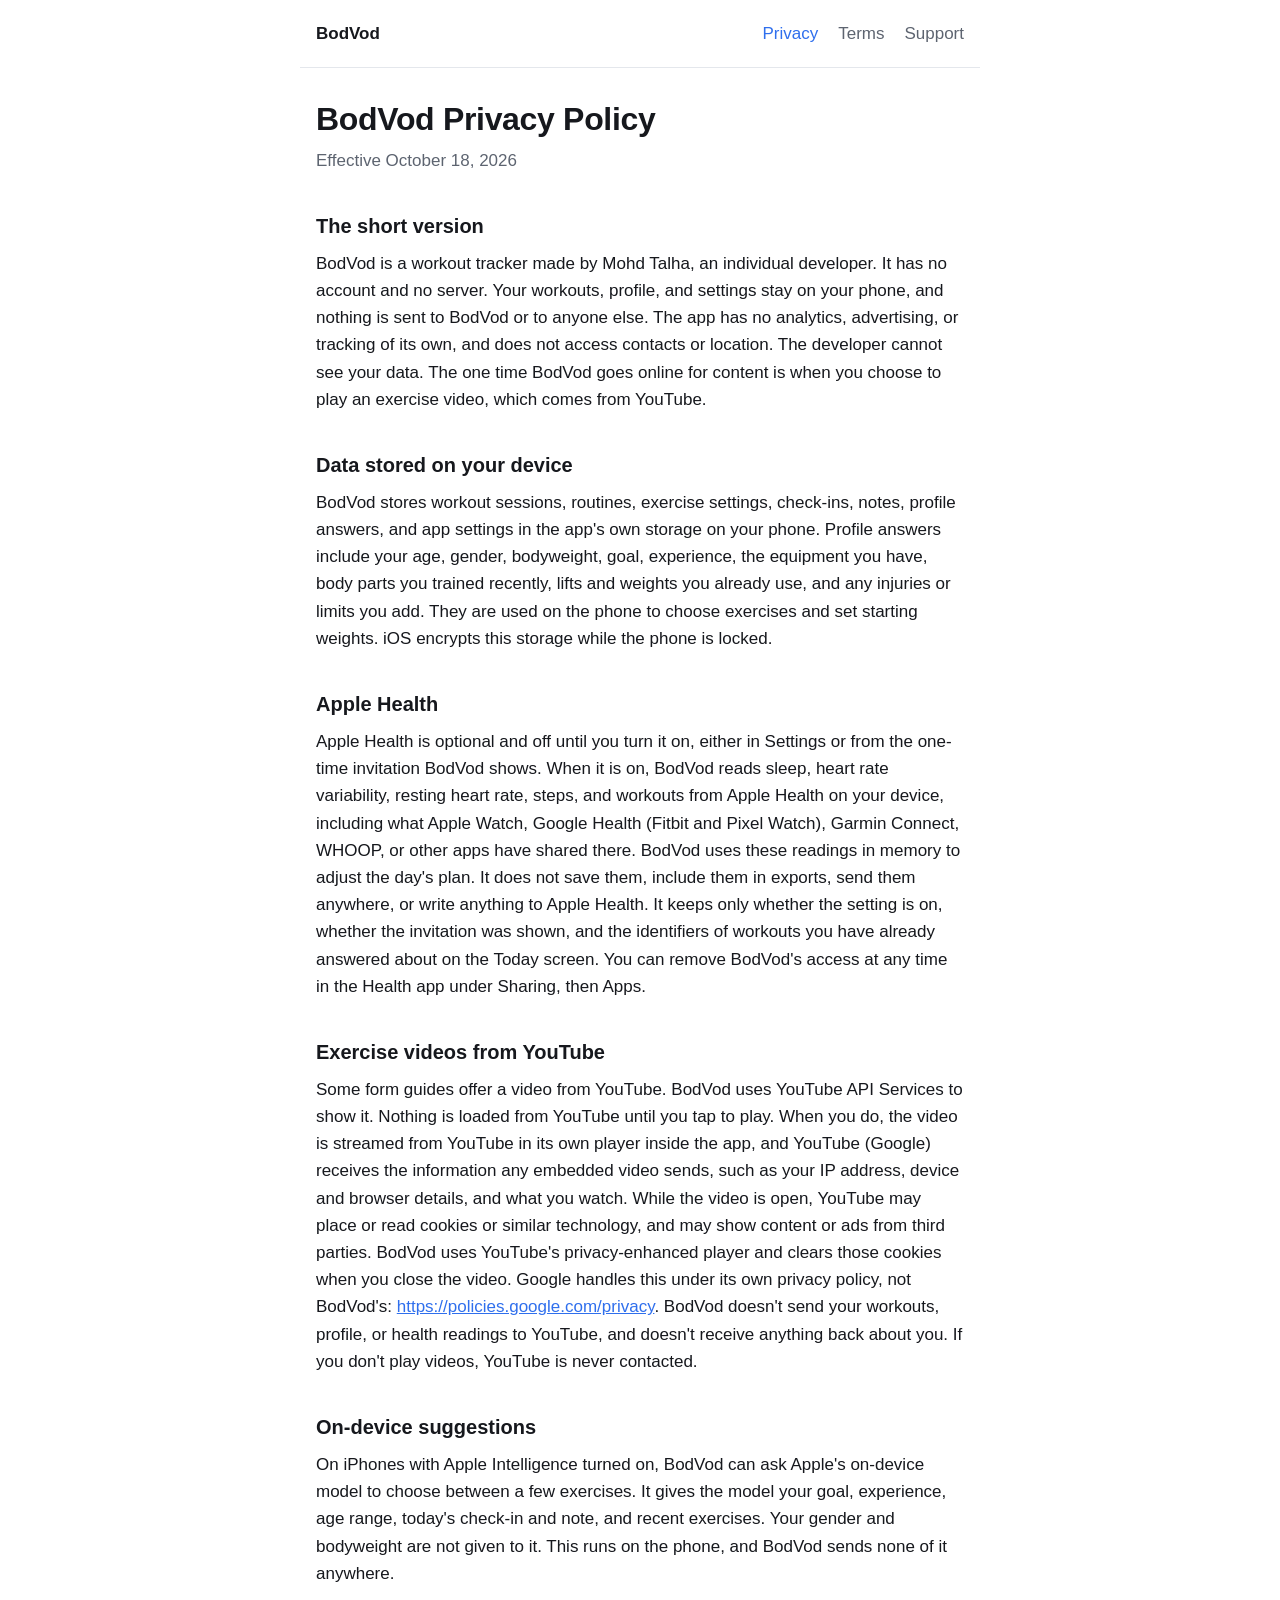
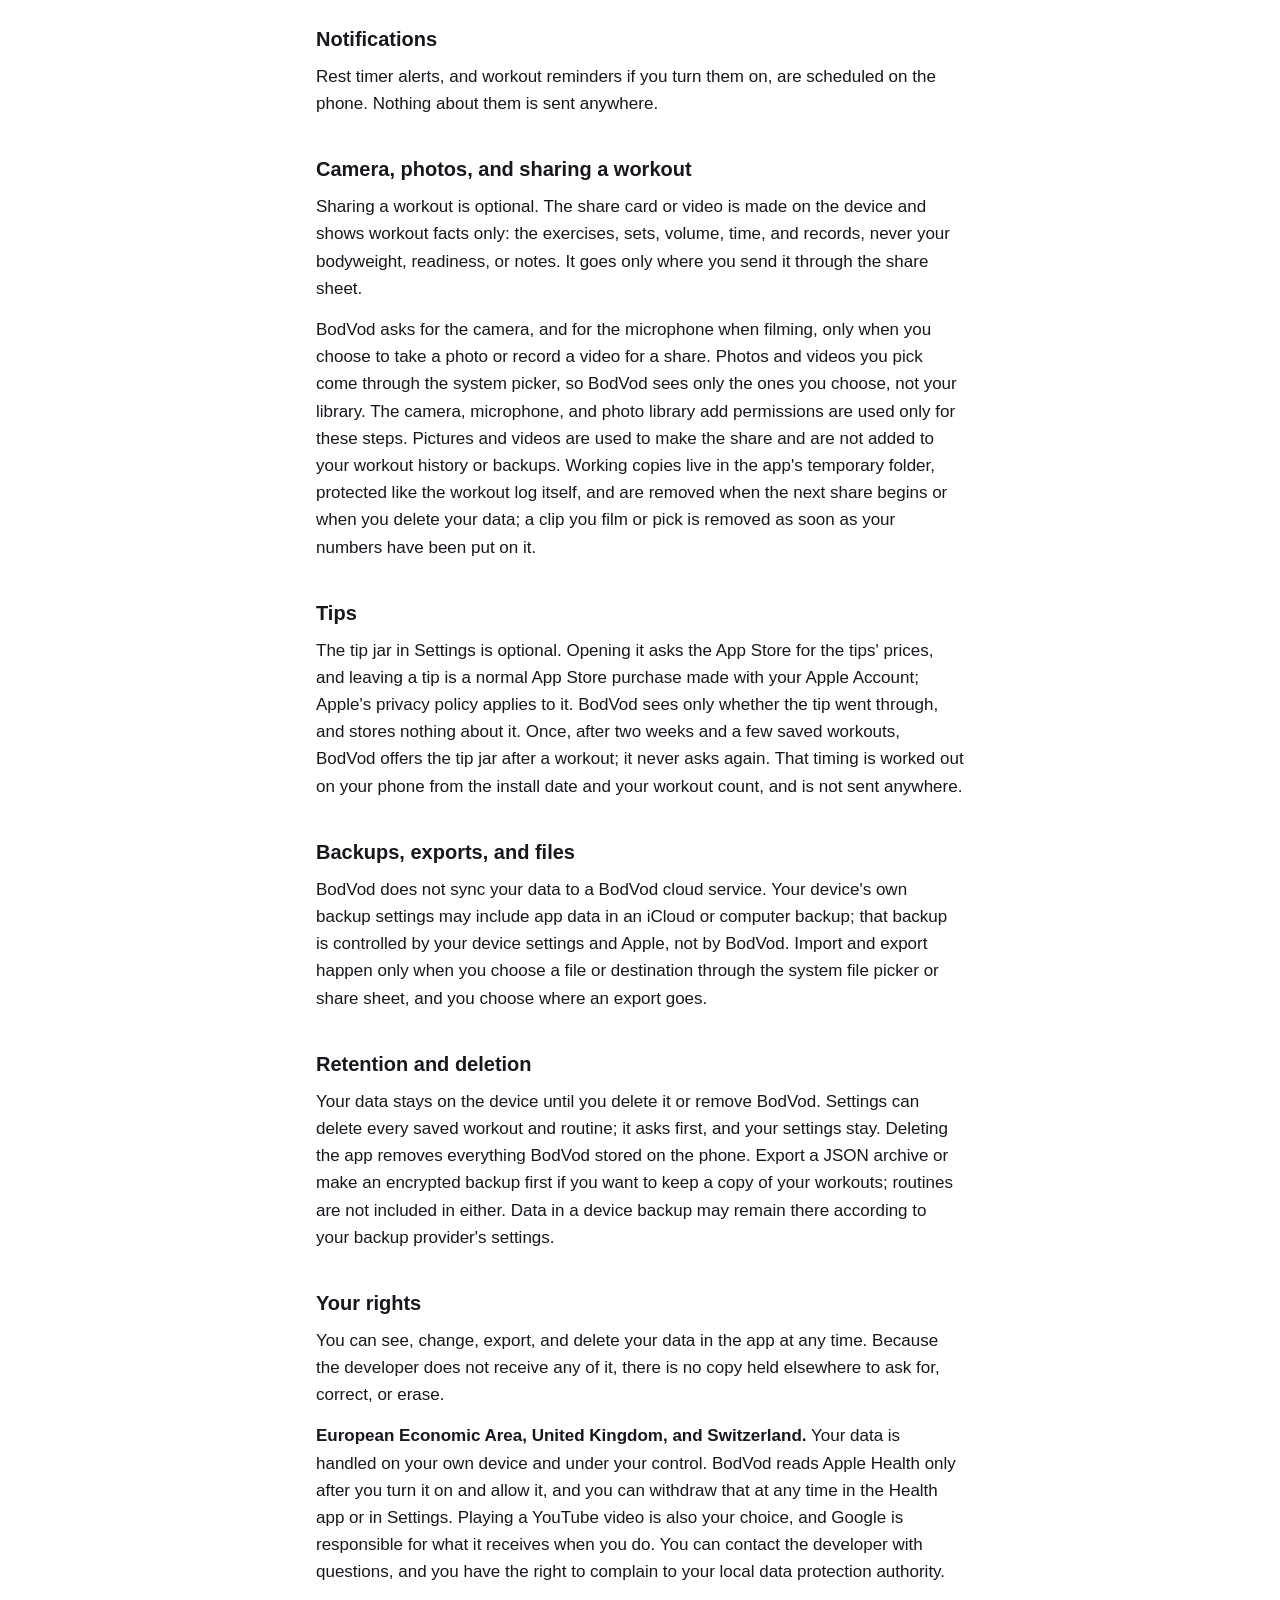
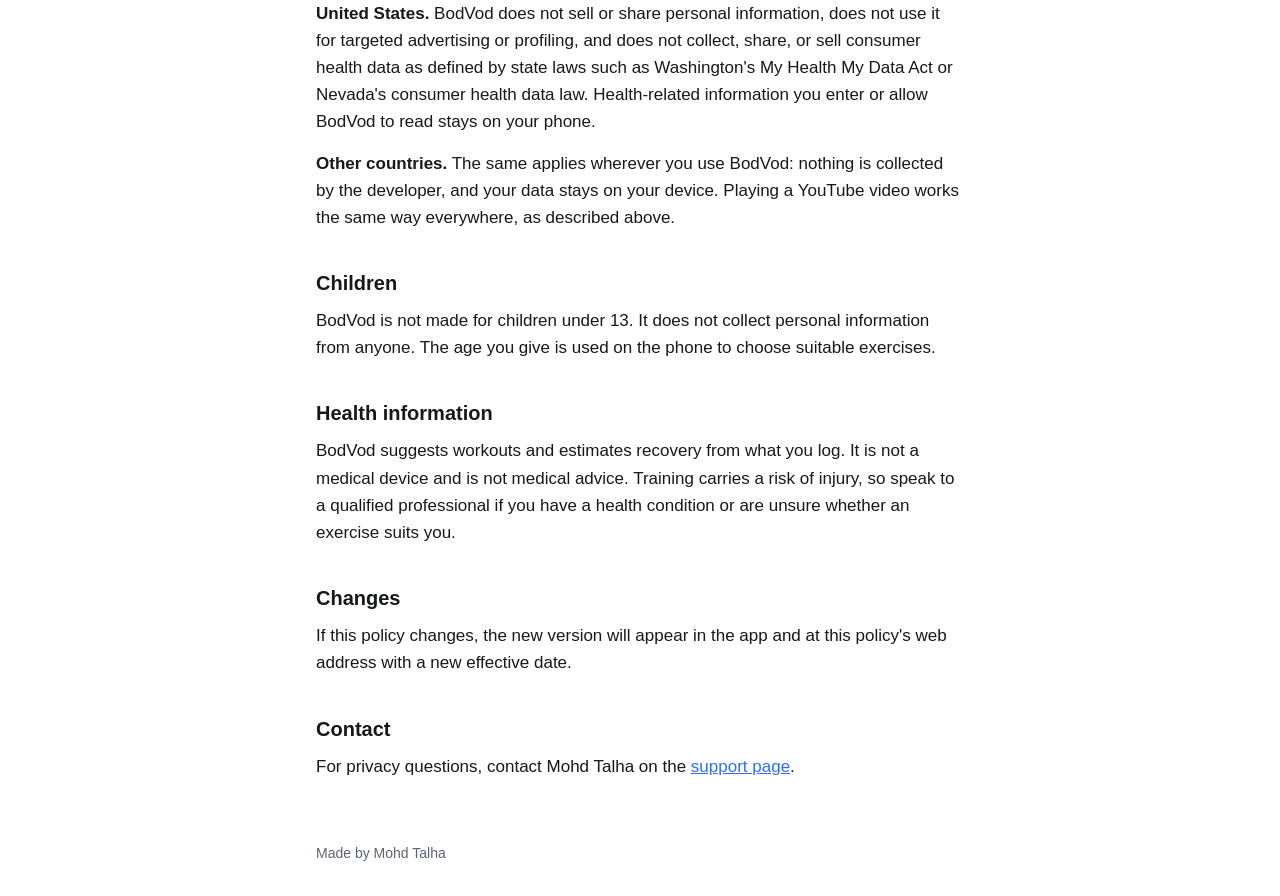
==== privacy.html @ ac89c16b "Add privacy policy, terms of use and support pages" ====
<!doctype html>
<html lang="en">
<head>
  <meta charset="utf-8">
  <meta name="viewport" content="width=device-width, initial-scale=1">
  <title>BodVod Privacy Policy</title>
  <link rel="icon" href="icon.png">
  <style>
    :root {
      color-scheme: light dark;
      --bg: #ffffff;
      --text: #16181d;
      --muted: #5d6470;
      --line: #e4e7ec;
      --accent: #2f6fed;
    }
    @media (prefers-color-scheme: dark) {
      :root {
        --bg: #0b0d12;
        --text: #e9ecf1;
        --muted: #9aa3b2;
        --line: #232833;
        --accent: #5b8eff;
      }
    }
    * { box-sizing: border-box; }
    body {
      margin: 0;
      background: var(--bg);
      color: var(--text);
      font: 17px/1.6 -apple-system, BlinkMacSystemFont, "SF Pro Text", "Segoe UI", Roboto, sans-serif;
    }
    header, main, footer { max-width: 680px; margin: 0 auto; padding: 0 16px; }
    header {
      display: flex; align-items: center; gap: 20px; flex-wrap: wrap;
      padding-top: 20px; padding-bottom: 20px; border-bottom: 1px solid var(--line);
    }
    header a { color: var(--muted); text-decoration: none; font-weight: 500; }
    header a:first-child { color: var(--text); font-weight: 700; margin-right: auto; }
    header a[aria-current="page"] { color: var(--accent); }
    main { padding-top: 32px; padding-bottom: 48px; }
    h1 { font-size: 32px; line-height: 1.2; margin: 0 0 8px; letter-spacing: -0.01em; }
    h2 { font-size: 20px; margin: 36px 0 8px; }
    p { margin: 0 0 14px; }
    a { color: var(--accent); }
    code { font: 15px ui-monospace, SFMono-Regular, Menlo, monospace; }
    .meta, .lead { color: var(--muted); }
    .lead { font-size: 19px; margin-bottom: 28px; }
    .app-icon { width: 96px; height: 96px; border-radius: 22px; display: block; margin-bottom: 20px; }
    .contact {
      border: 1px solid var(--line); border-radius: 14px; padding: 18px 20px; margin: 8px 0 28px;
    }
    .contact a { font-size: 19px; font-weight: 600; }
    footer { color: var(--muted); font-size: 14px; padding-bottom: 32px; }
  </style>
</head>
<body>
  <header>
      <a href="index.html">BodVod</a>
      <a href="privacy.html" aria-current="page">Privacy</a>
      <a href="terms.html">Terms</a>
      <a href="support.html">Support</a>
  </header>
  <main>
<h1>BodVod Privacy Policy</h1>
<p class="meta">Effective October 18, 2026</p>
<h2>The short version</h2>
<p>BodVod is a workout tracker made by Mohd Talha, an individual developer. It has no account and no server. Your workouts, profile, and settings stay on your phone, and nothing is sent to BodVod or to anyone else. The app has no analytics, advertising, or tracking of its own, and does not access contacts or location. The developer cannot see your data. The one time BodVod goes online for content is when you choose to play an exercise video, which comes from YouTube.</p>
<h2>Data stored on your device</h2>
<p>BodVod stores workout sessions, routines, exercise settings, check-ins, notes, profile answers, and app settings in the app's own storage on your phone. Profile answers include your age, gender, bodyweight, goal, experience, the equipment you have, body parts you trained recently, lifts and weights you already use, and any injuries or limits you add. They are used on the phone to choose exercises and set starting weights. iOS encrypts this storage while the phone is locked.</p>
<h2>Apple Health</h2>
<p>Apple Health is optional and off until you turn it on, either in Settings or from the one-time invitation BodVod shows. When it is on, BodVod reads sleep, heart rate variability, resting heart rate, steps, and workouts from Apple Health on your device, including what Apple Watch, Google Health (Fitbit and Pixel Watch), Garmin Connect, WHOOP, or other apps have shared there. BodVod uses these readings in memory to adjust the day's plan. It does not save them, include them in exports, send them anywhere, or write anything to Apple Health. It keeps only whether the setting is on, whether the invitation was shown, and the identifiers of workouts you have already answered about on the Today screen. You can remove BodVod's access at any time in the Health app under Sharing, then Apps.</p>
<h2>Exercise videos from YouTube</h2>
<p>Some form guides offer a video from YouTube. BodVod uses YouTube API Services to show it. Nothing is loaded from YouTube until you tap to play. When you do, the video is streamed from YouTube in its own player inside the app, and YouTube (Google) receives the information any embedded video sends, such as your IP address, device and browser details, and what you watch. While the video is open, YouTube may place or read cookies or similar technology, and may show content or ads from third parties. BodVod uses YouTube's privacy-enhanced player and clears those cookies when you close the video. Google handles this under its own privacy policy, not BodVod's: <a href="https://policies.google.com/privacy">https://policies.google.com/privacy</a>. BodVod doesn't send your workouts, profile, or health readings to YouTube, and doesn't receive anything back about you. If you don't play videos, YouTube is never contacted.</p>
<h2>On-device suggestions</h2>
<p>On iPhones with Apple Intelligence turned on, BodVod can ask Apple's on-device model to choose between a few exercises. It gives the model your goal, experience, age range, today's check-in and note, and recent exercises. Your gender and bodyweight are not given to it. This runs on the phone, and BodVod sends none of it anywhere.</p>
<h2>Notifications</h2>
<p>Rest timer alerts, and workout reminders if you turn them on, are scheduled on the phone. Nothing about them is sent anywhere.</p>
<h2>Camera, photos, and sharing a workout</h2>
<p>Sharing a workout is optional. The share card or video is made on the device and shows workout facts only: the exercises, sets, volume, time, and records, never your bodyweight, readiness, or notes. It goes only where you send it through the share sheet.</p>
<p>BodVod asks for the camera, and for the microphone when filming, only when you choose to take a photo or record a video for a share. Photos and videos you pick come through the system picker, so BodVod sees only the ones you choose, not your library. The camera, microphone, and photo library add permissions are used only for these steps. Pictures and videos are used to make the share and are not added to your workout history or backups. Working copies live in the app's temporary folder, protected like the workout log itself, and are removed when the next share begins or when you delete your data; a clip you film or pick is removed as soon as your numbers have been put on it.</p>
<h2>Tips</h2>
<p>The tip jar in Settings is optional. Opening it asks the App Store for the tips' prices, and leaving a tip is a normal App Store purchase made with your Apple Account; Apple's privacy policy applies to it. BodVod sees only whether the tip went through, and stores nothing about it. Once, after two weeks and a few saved workouts, BodVod offers the tip jar after a workout; it never asks again. That timing is worked out on your phone from the install date and your workout count, and is not sent anywhere.</p>
<h2>Backups, exports, and files</h2>
<p>BodVod does not sync your data to a BodVod cloud service. Your device's own backup settings may include app data in an iCloud or computer backup; that backup is controlled by your device settings and Apple, not by BodVod. Import and export happen only when you choose a file or destination through the system file picker or share sheet, and you choose where an export goes.</p>
<h2>Retention and deletion</h2>
<p>Your data stays on the device until you delete it or remove BodVod. Settings can delete every saved workout and routine; it asks first, and your settings stay. Deleting the app removes everything BodVod stored on the phone. Export a JSON archive or make an encrypted backup first if you want to keep a copy of your workouts; routines are not included in either. Data in a device backup may remain there according to your backup provider's settings.</p>
<h2>Your rights</h2>
<p>You can see, change, export, and delete your data in the app at any time. Because the developer does not receive any of it, there is no copy held elsewhere to ask for, correct, or erase.</p>
<p><strong>European Economic Area, United Kingdom, and Switzerland.</strong> Your data is handled on your own device and under your control. BodVod reads Apple Health only after you turn it on and allow it, and you can withdraw that at any time in the Health app or in Settings. Playing a YouTube video is also your choice, and Google is responsible for what it receives when you do. You can contact the developer with questions, and you have the right to complain to your local data protection authority.</p>
<p><strong>United States.</strong> BodVod does not sell or share personal information, does not use it for targeted advertising or profiling, and does not collect, share, or sell consumer health data as defined by state laws such as Washington's My Health My Data Act or Nevada's consumer health data law. Health-related information you enter or allow BodVod to read stays on your phone.</p>
<p><strong>Other countries.</strong> The same applies wherever you use BodVod: nothing is collected by the developer, and your data stays on your device. Playing a YouTube video works the same way everywhere, as described above.</p>
<h2>Children</h2>
<p>BodVod is not made for children under 13. It does not collect personal information from anyone. The age you give is used on the phone to choose suitable exercises.</p>
<h2>Health information</h2>
<p>BodVod suggests workouts and estimates recovery from what you log. It is not a medical device and is not medical advice. Training carries a risk of injury, so speak to a qualified professional if you have a health condition or are unsure whether an exercise suits you.</p>
<h2>Changes</h2>
<p>If this policy changes, the new version will appear in the app and at this policy's web address with a new effective date.</p>
<h2>Contact</h2>
<p>For privacy questions, contact Mohd Talha on the <a href="support.html">support page</a>.</p>
  </main>
  <footer>Made by Mohd Talha</footer>
</body>
</html>
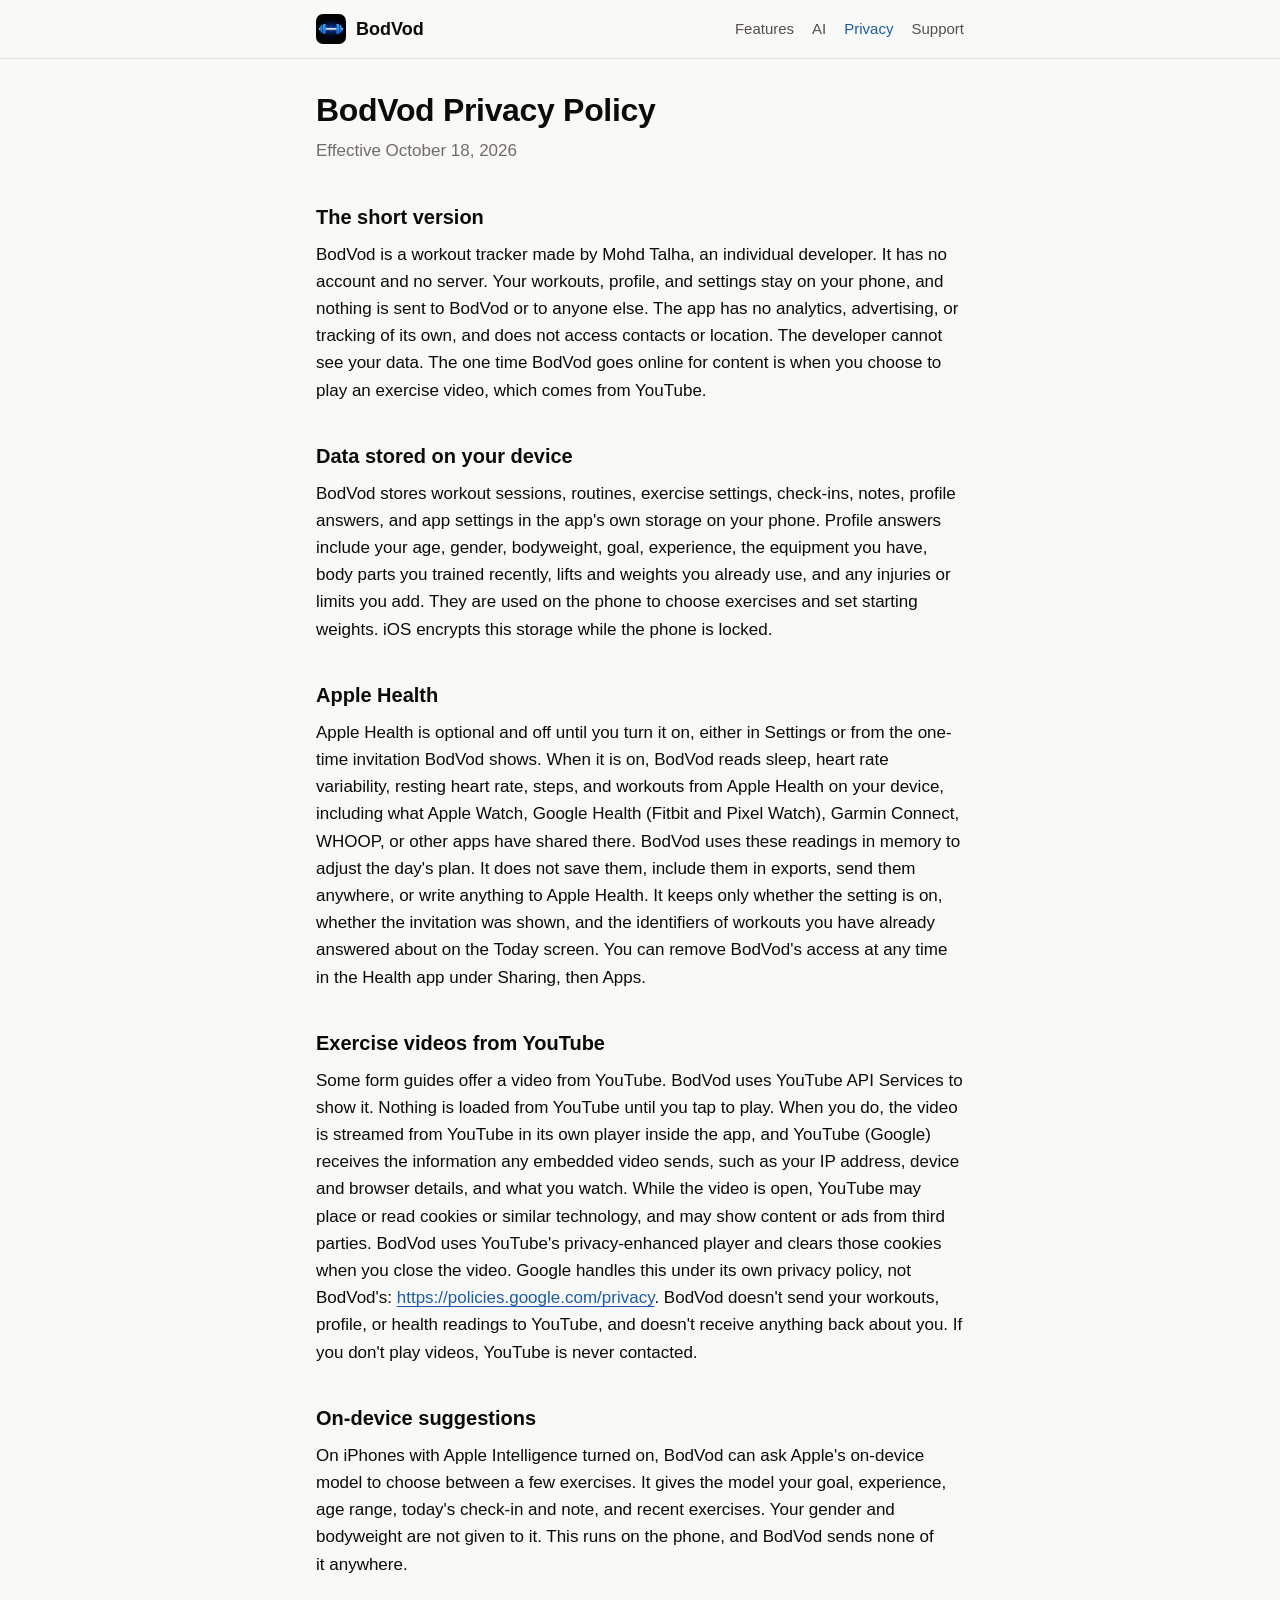
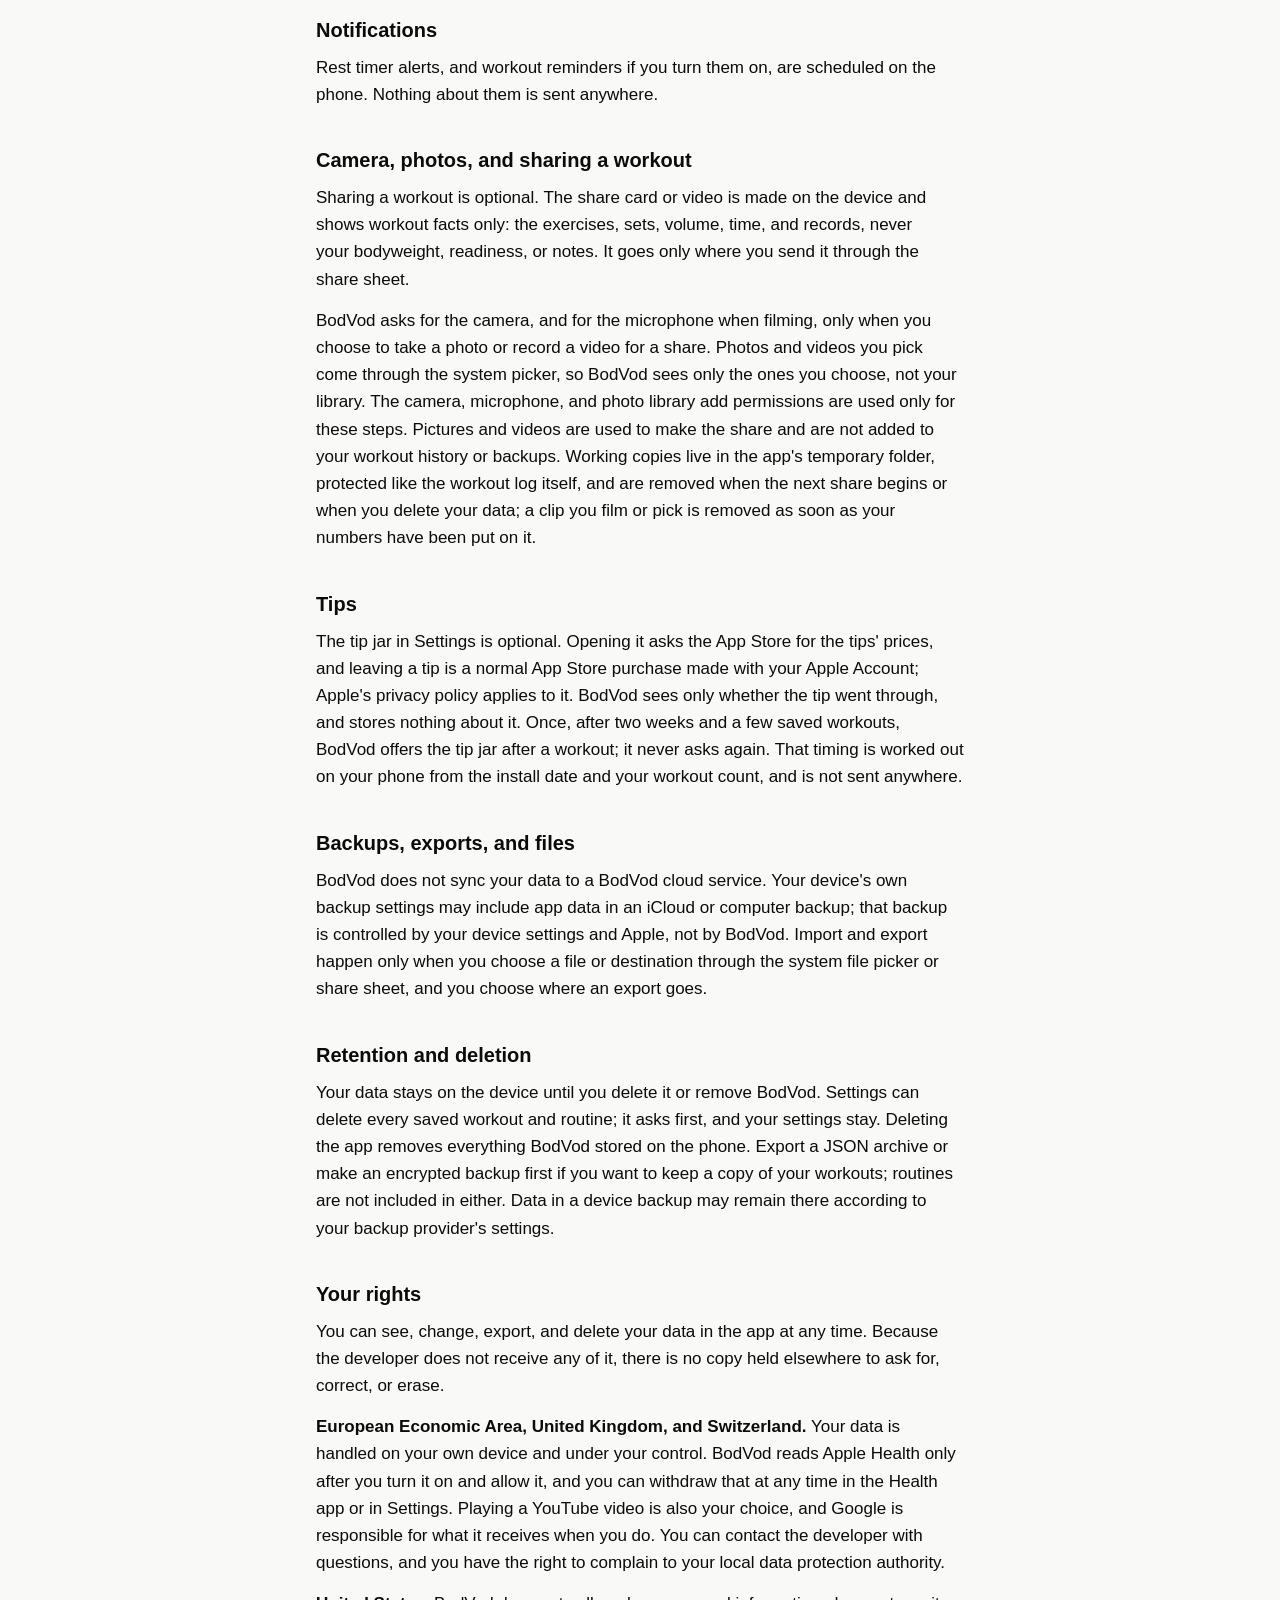
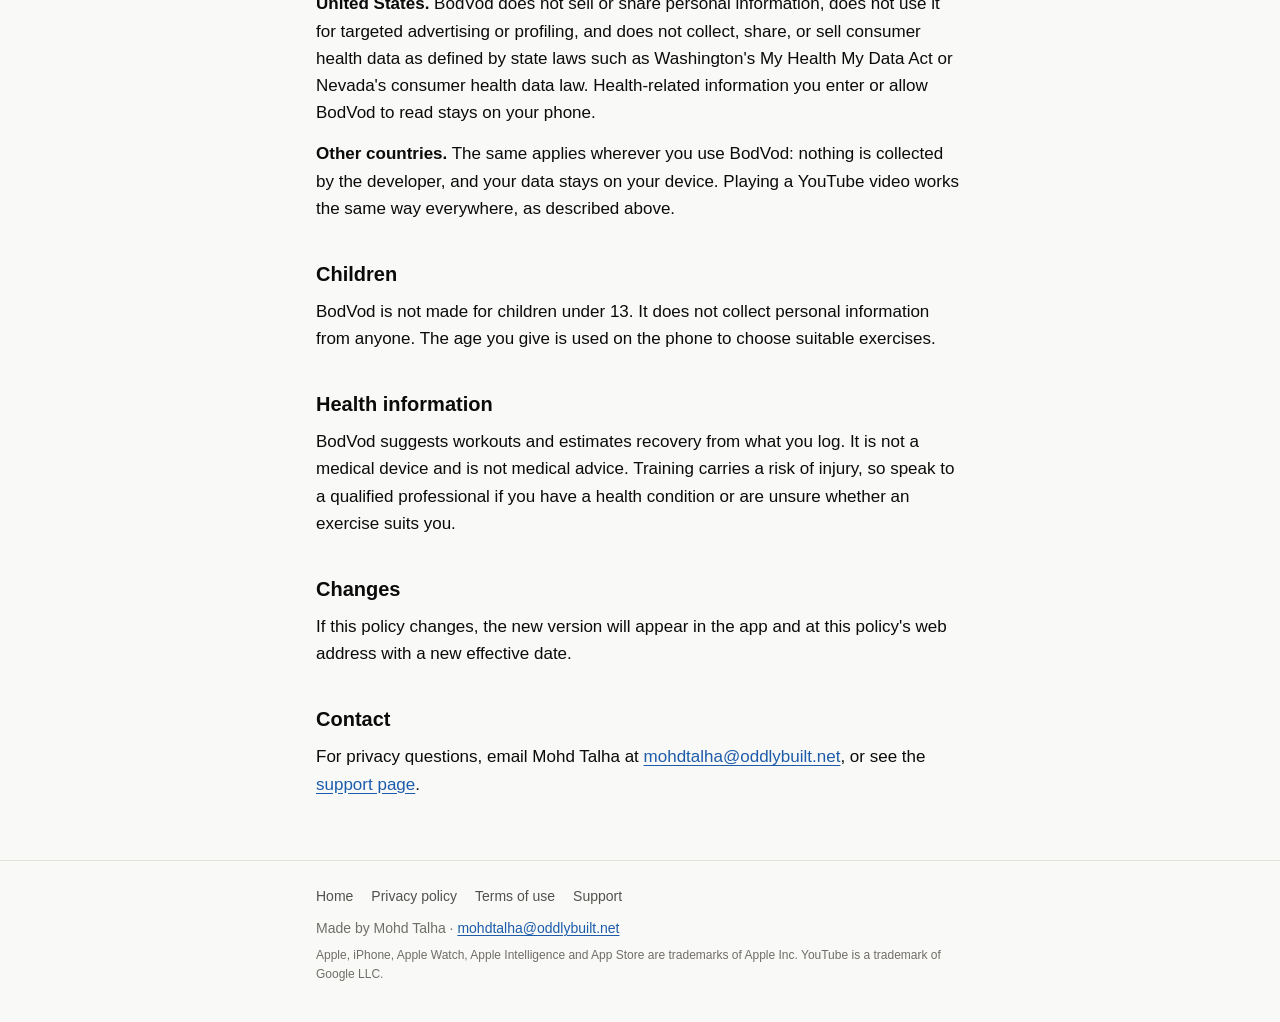
==== commit 7562360c: "Add a home page and the support email The home page explains what BodVod does, including its on-devi" ====
--- a/privacy.html
+++ b/privacy.html
@@ -4,64 +4,39 @@
   <meta charset="utf-8">
   <meta name="viewport" content="width=device-width, initial-scale=1">
   <title>BodVod Privacy Policy</title>
-  <link rel="icon" href="icon.png">
-  <style>
-    :root {
-      color-scheme: light dark;
-      --bg: #ffffff;
-      --text: #16181d;
-      --muted: #5d6470;
-      --line: #e4e7ec;
-      --accent: #2f6fed;
-    }
-    @media (prefers-color-scheme: dark) {
-      :root {
-        --bg: #0b0d12;
-        --text: #e9ecf1;
-        --muted: #9aa3b2;
-        --line: #232833;
-        --accent: #5b8eff;
-      }
-    }
-    * { box-sizing: border-box; }
-    body {
-      margin: 0;
-      background: var(--bg);
-      color: var(--text);
-      font: 17px/1.6 -apple-system, BlinkMacSystemFont, "SF Pro Text", "Segoe UI", Roboto, sans-serif;
-    }
-    header, main, footer { max-width: 680px; margin: 0 auto; padding: 0 16px; }
-    header {
-      display: flex; align-items: center; gap: 20px; flex-wrap: wrap;
-      padding-top: 20px; padding-bottom: 20px; border-bottom: 1px solid var(--line);
-    }
-    header a { color: var(--muted); text-decoration: none; font-weight: 500; }
-    header a:first-child { color: var(--text); font-weight: 700; margin-right: auto; }
-    header a[aria-current="page"] { color: var(--accent); }
-    main { padding-top: 32px; padding-bottom: 48px; }
-    h1 { font-size: 32px; line-height: 1.2; margin: 0 0 8px; letter-spacing: -0.01em; }
-    h2 { font-size: 20px; margin: 36px 0 8px; }
-    p { margin: 0 0 14px; }
-    a { color: var(--accent); }
-    code { font: 15px ui-monospace, SFMono-Regular, Menlo, monospace; }
-    .meta, .lead { color: var(--muted); }
-    .lead { font-size: 19px; margin-bottom: 28px; }
-    .app-icon { width: 96px; height: 96px; border-radius: 22px; display: block; margin-bottom: 20px; }
-    .contact {
-      border: 1px solid var(--line); border-radius: 14px; padding: 18px 20px; margin: 8px 0 28px;
-    }
-    .contact a { font-size: 19px; font-weight: 600; }
-    footer { color: var(--muted); font-size: 14px; padding-bottom: 32px; }
-  </style>
+  <meta name="description" content="How BodVod handles your data: no account, no server, and your workouts, profile and settings stay on your iPhone.">
+  <link rel="canonical" href="https://taltrums.github.io/bodvod-site/privacy.html">
+  <meta name="theme-color" content="#f9f9f7" media="(prefers-color-scheme: light)">
+  <meta name="theme-color" content="#06070a" media="(prefers-color-scheme: dark)">
+  <meta property="og:type" content="website">
+  <meta property="og:site_name" content="BodVod">
+  <meta property="og:title" content="BodVod Privacy Policy">
+  <meta property="og:description" content="How BodVod handles your data: no account, no server, and your workouts, profile and settings stay on your iPhone.">
+  <meta property="og:url" content="https://taltrums.github.io/bodvod-site/privacy.html">
+  <meta property="og:image" content="https://taltrums.github.io/bodvod-site/og.png">
+  <meta property="og:image:width" content="1200">
+  <meta property="og:image:height" content="630">
+  <meta property="og:image:alt" content="The BodVod app icon, a blue dumbbell, next to the words: A workout planner that explains every pick. Coming soon to the App Store.">
+  <meta name="twitter:card" content="summary_large_image">
+  <link rel="icon" type="image/png" sizes="192x192" href="icon.png">
+  <link rel="apple-touch-icon" href="apple-touch-icon.png">
+  <link rel="stylesheet" href="style.css">
+
 </head>
-<body>
-  <header>
-      <a href="index.html">BodVod</a>
-      <a href="privacy.html" aria-current="page">Privacy</a>
-      <a href="terms.html">Terms</a>
-      <a href="support.html">Support</a>
+<body class="">
+  <a class="skip" href="#content">Skip to content</a>
+  <header class="site-header">
+    <div class="bar">
+      <a class="brand" href="./"><img src="icon.png" alt="" width="30" height="30">BodVod</a>
+      <nav aria-label="Site">
+        <a href="./#features">Features</a>
+        <a href="./#ai">AI</a>
+        <a href="privacy.html" aria-current="page">Privacy</a>
+        <a href="support.html">Support</a>
+      </nav>
+    </div>
   </header>
-  <main>
+  <main id="content" class="page">
 <h1>BodVod Privacy Policy</h1>
 <p class="meta">Effective October 18, 2026</p>
 <h2>The short version</h2>
@@ -97,8 +72,19 @@
 <h2>Changes</h2>
 <p>If this policy changes, the new version will appear in the app and at this policy's web address with a new effective date.</p>
 <h2>Contact</h2>
-<p>For privacy questions, contact Mohd Talha on the <a href="support.html">support page</a>.</p>
+<p>For privacy questions, email Mohd Talha at <a href="mailto:mohdtalha@oddlybuilt.net">mohdtalha@oddlybuilt.net</a>, or see the <a href="support.html">support page</a>.</p>
   </main>
-  <footer>Made by Mohd Talha</footer>
+  <footer class="site-footer">
+    <div class="bar">
+      <nav aria-label="Footer">
+        <a href="./">Home</a>
+        <a href="privacy.html">Privacy policy</a>
+        <a href="terms.html">Terms of use</a>
+        <a href="support.html">Support</a>
+      </nav>
+      <p>Made by Mohd Talha · <a href="mailto:mohdtalha@oddlybuilt.net">mohdtalha@oddlybuilt.net</a></p>
+      <p class="small">Apple, iPhone, Apple Watch, Apple Intelligence and App Store are trademarks of Apple Inc. YouTube is a trademark of Google LLC.</p>
+    </div>
+  </footer>
 </body>
 </html>
--- a/style.css
+++ b/style.css
@@ -0,0 +1,343 @@
+/* BodVod's public pages. The colours are the app's own: Daylight in light mode and
+   Midnight in dark mode, with the same accent and the same "System" glow on quest
+   windows. Both palettes pass WCAG AA in the app, and the text colours here are the
+   app's text colours on the same backgrounds. */
+
+:root {
+  color-scheme: light dark;
+  --plane: #f9f9f7;
+  --surface: #fcfcfb;
+  --raised: #f3f3f0;
+  --ink: #0b0b0b;
+  --ink-2: #52514e;
+  --muted: #6f6d67;
+  --line: #e1e0d9;
+  --accent: #2674d2;
+  --accent-ink: #1c5cab;
+  --on-accent: #ffffff;
+  --system: #007c91;
+  /* The glow colour as text: a step darker in light mode, to stay above 4.5:1 on the
+     tinted window. */
+  --system-ink: #006b7d;
+  --glow: rgb(0 124 145 / 0.05);
+  --card-shadow: 0 1px 2px rgb(20 20 10 / 0.04), 0 6px 20px rgb(20 20 10 / 0.05);
+  --width: 680px;
+  --wide: 1120px;
+}
+
+@media (prefers-color-scheme: dark) {
+  :root {
+    --plane: #06070a;
+    --surface: #0e1116;
+    --raised: #151a21;
+    --ink: #f3f6fa;
+    --ink-2: #a6b0bf;
+    --muted: #788495;
+    --line: #1d2430;
+    --accent: #2575d1;
+    --accent-ink: #6da7ec;
+    --system: #5cc8ff;
+    --system-ink: #5cc8ff;
+    --glow: rgb(92 200 255 / 0.07);
+    --card-shadow: none;
+  }
+}
+
+* { box-sizing: border-box; }
+
+html { -webkit-text-size-adjust: 100%; scroll-behavior: smooth; scroll-padding-top: 16px; }
+
+@media (prefers-reduced-motion: reduce) {
+  html { scroll-behavior: auto; }
+}
+
+body {
+  margin: 0;
+  background: var(--plane);
+  color: var(--ink);
+  font: 17px/1.6 -apple-system, BlinkMacSystemFont, "SF Pro Text", "Segoe UI", Roboto,
+    "Helvetica Neue", Arial, sans-serif;
+}
+
+a { color: var(--accent-ink); text-underline-offset: 0.15em; }
+h1, h2, h3 { text-wrap: balance; }
+p, li { text-wrap: pretty; }
+a:focus-visible, summary:focus-visible { outline: 3px solid var(--accent); outline-offset: 3px; border-radius: 6px; }
+img { max-width: 100%; height: auto; }
+code { font: 15px ui-monospace, SFMono-Regular, Menlo, monospace; }
+.sprite { position: absolute; width: 0; height: 0; overflow: hidden; }
+.i { fill: none; stroke: currentColor; stroke-width: 1.8; stroke-linecap: round; stroke-linejoin: round; }
+
+.skip {
+  position: absolute; left: 16px; top: -48px; z-index: 2;
+  background: var(--accent); color: var(--on-accent); padding: 8px 14px; border-radius: 10px;
+  font-weight: 600; text-decoration: none;
+}
+.skip:focus { top: 12px; }
+
+/* Header and footer, shared by every page. */
+
+.site-header { border-bottom: 1px solid var(--line); }
+.site-header .bar, .site-footer .bar {
+  max-width: var(--width); margin: 0 auto; padding: 0 16px;
+}
+.site-header .bar {
+  display: flex; align-items: center; gap: 8px 20px; flex-wrap: wrap;
+  padding-top: 14px; padding-bottom: 14px;
+}
+.brand {
+  display: flex; align-items: center; gap: 10px; margin-right: auto;
+  color: var(--ink); font-weight: 700; font-size: 18px; text-decoration: none;
+}
+.brand img { width: 30px; height: 30px; border-radius: 7px; }
+.site-header nav { display: flex; gap: 18px; flex-wrap: wrap; }
+.site-header nav a { color: var(--ink-2); font-weight: 500; font-size: 15px; text-decoration: none; }
+.site-header nav a:hover { color: var(--ink); }
+.site-header nav a[aria-current="page"] { color: var(--accent-ink); }
+
+.site-footer { border-top: 1px solid var(--line); color: var(--muted); font-size: 14px; }
+.site-footer .bar { padding-top: 24px; padding-bottom: 32px; }
+.site-footer nav { display: flex; gap: 6px 18px; flex-wrap: wrap; margin-bottom: 10px; }
+.site-footer nav a { color: var(--ink-2); text-decoration: none; }
+.site-footer p { margin: 0 0 6px; }
+.site-footer .small { font-size: 12px; }
+
+/* The policy, terms and support pages. */
+
+main.page { max-width: var(--width); margin: 0 auto; padding: 32px 16px 48px; }
+.page h1 { font-size: 32px; line-height: 1.2; margin: 0 0 8px; letter-spacing: -0.01em; }
+.page h2 { font-size: 20px; margin: 36px 0 8px; }
+.page p { margin: 0 0 14px; }
+.meta, .lead { color: var(--muted); }
+.lead { font-size: 19px; margin-bottom: 28px; }
+.app-icon { width: 96px; height: 96px; border-radius: 22px; display: block; margin-bottom: 20px; }
+.contact {
+  border: 1px solid var(--line); border-radius: 14px; padding: 18px 20px; margin: 8px 0 28px;
+  background: var(--surface);
+}
+.contact p { margin: 0 0 4px; }
+.contact a { font-size: 19px; font-weight: 600; overflow-wrap: anywhere; }
+
+/* The home page. */
+
+.home .site-header .bar, .home .site-footer .bar { max-width: var(--wide); }
+.wrap { max-width: var(--wide); margin: 0 auto; padding: 0 16px; }
+
+.soon {
+  display: inline-flex; align-items: center; gap: 8px; margin: 0 0 20px;
+  padding: 6px 14px 6px 12px; border-radius: 999px;
+  border: 1px solid var(--line); background: var(--surface);
+  color: var(--ink); font-size: 14px; font-weight: 600;
+}
+.soon .dot {
+  width: 8px; height: 8px; border-radius: 50%; background: var(--system);
+  box-shadow: 0 0 0 4px var(--glow);
+}
+
+.hero { padding: 56px 0 40px; }
+.hero .wrap { display: grid; gap: 48px; align-items: center; }
+.hero h1 {
+  font-size: clamp(38px, 7vw, 62px); line-height: 1.05; letter-spacing: -0.025em;
+  margin: 0 0 20px; font-weight: 750;
+}
+.hero .lead { font-size: clamp(18px, 2.2vw, 21px); line-height: 1.5; color: var(--ink-2); margin: 0 0 24px; max-width: 34em; }
+.facts { list-style: none; padding: 0; margin: 0 0 28px; display: flex; flex-wrap: wrap; gap: 8px; }
+.facts li {
+  font-size: 14px; font-weight: 600; color: var(--ink-2);
+  padding: 4px 12px; border-radius: 999px; background: var(--raised);
+}
+.actions { display: flex; flex-wrap: wrap; align-items: center; gap: 12px 20px; margin: 0; }
+.button {
+  display: inline-flex; align-items: center; justify-content: center; min-height: 48px;
+  padding: 0 22px; border-radius: 14px; background: var(--accent); color: var(--on-accent);
+  font-weight: 600; text-decoration: none;
+}
+.button:hover { filter: brightness(1.06); }
+.actions .text-link { font-weight: 600; text-decoration: none; }
+.actions .text-link:hover { text-decoration: underline; }
+
+@media (min-width: 900px) {
+  .hero { padding: 72px 0 56px; }
+  .hero .wrap { grid-template-columns: minmax(0, 1.1fr) minmax(0, 0.9fr); gap: 56px; }
+}
+
+/* An illustration of Today, always in Midnight, the app's default theme. */
+
+.phone {
+  --m-plane: #06070a; --m-surface: #0e1116; --m-raised: #151a21; --m-ink: #f3f6fa;
+  --m-ink-2: #a6b0bf; --m-muted: #788495; --m-line: #1d2430; --m-accent: #2575d1;
+  --m-system: #5cc8ff; --m-good: #0ca30c;
+  width: min(100%, 340px); margin: 0 auto; padding: 10px; border-radius: 48px;
+  background: #1b1f26; box-shadow: 0 0 0 1px #2a303a, 0 30px 60px -20px rgb(0 0 0 / 0.45);
+}
+.screen {
+  position: relative; overflow: hidden; border-radius: 39px; background: var(--m-plane);
+  color: var(--m-ink); padding: 14px 14px 0; font-size: 13px; line-height: 1.35;
+  aspect-ratio: 9 / 19.5;
+  display: flex; flex-direction: column; gap: 10px;
+}
+.screen .status { display: flex; justify-content: space-between; align-items: center; padding: 2px 14px 4px; font-size: 13px; font-weight: 600; }
+.screen .status i { width: 86px; height: 24px; border-radius: 14px; background: #000; display: block; }
+.screen .status b { width: 38px; height: 11px; border-radius: 3px; display: block; background: linear-gradient(90deg, var(--m-ink) 72%, var(--m-muted) 0); opacity: 0.85; }
+.screen .title { font-size: 26px; font-weight: 700; letter-spacing: -0.01em; margin: 2px 2px 0; }
+.screen .date { color: var(--m-muted); font-size: 12px; font-weight: 500; margin: -8px 2px 0; }
+
+.quest {
+  position: relative; padding: 12px; border-radius: 8px;
+  background: linear-gradient(rgb(92 200 255 / 0.07), rgb(92 200 255 / 0.07)), var(--m-surface);
+  border: 1px solid rgb(92 200 255 / 0.45);
+  box-shadow: 0 0 14px rgb(92 200 255 / 0.22);
+}
+.brackets::after {
+  content: ""; position: absolute; inset: -1px; pointer-events: none;
+  --b: var(--bracket, var(--system)); --l: 14px; --w: 2px;
+  background:
+    linear-gradient(var(--b), var(--b)) top left / var(--l) var(--w),
+    linear-gradient(var(--b), var(--b)) top left / var(--w) var(--l),
+    linear-gradient(var(--b), var(--b)) top right / var(--l) var(--w),
+    linear-gradient(var(--b), var(--b)) top right / var(--w) var(--l),
+    linear-gradient(var(--b), var(--b)) bottom left / var(--l) var(--w),
+    linear-gradient(var(--b), var(--b)) bottom left / var(--w) var(--l),
+    linear-gradient(var(--b), var(--b)) bottom right / var(--l) var(--w),
+    linear-gradient(var(--b), var(--b)) bottom right / var(--w) var(--l);
+  background-repeat: no-repeat;
+}
+.quest.brackets { --bracket: var(--m-system); }
+.sys-label {
+  display: flex; align-items: center; gap: 6px; margin: 0 0 8px; color: var(--m-system);
+  font: 700 10px/1 ui-monospace, SFMono-Regular, Menlo, monospace; letter-spacing: 0.18em;
+}
+.sys-label svg { width: 12px; height: 12px; }
+.quest .count { display: flex; align-items: baseline; gap: 6px; margin: 0; }
+.quest .count strong { font-size: 34px; line-height: 1; font-weight: 700; }
+.quest .count span { font-size: 16px; font-weight: 600; color: var(--m-ink-2); }
+.quest .count em { margin-left: auto; font-style: normal; font-weight: 600; color: var(--m-ink-2); display: flex; align-items: center; gap: 4px; }
+.quest .count em svg { width: 13px; height: 13px; }
+.quest .sub { color: var(--m-muted); margin: 4px 0 10px; }
+.m-primary, .m-secondary {
+  display: flex; align-items: center; justify-content: center; gap: 6px; border-radius: 12px;
+  font-weight: 600; font-size: 14px;
+}
+.m-primary { background: var(--m-accent); color: #fff; height: 40px; }
+.m-primary svg { width: 12px; height: 12px; }
+.m-secondary { background: var(--m-raised); color: #6da7ec; height: 36px; margin-top: 6px; }
+.screen .section { font-size: 15px; font-weight: 700; margin: 2px 2px -4px; }
+.screen .section small { display: block; font-size: 11px; font-weight: 400; color: var(--m-muted); }
+.lift { background: var(--m-surface); border: 1px solid var(--m-line); border-radius: 14px; padding: 10px 12px; }
+.lift p { margin: 0; }
+.lift .name { font-weight: 600; font-size: 14px; }
+.lift .rx { font-size: 17px; font-weight: 700; margin: 2px 0 6px; }
+.lift .rx span { font-size: 12px; font-weight: 600; color: var(--m-good); margin-left: 6px; }
+.chip {
+  display: inline-flex; align-items: center; gap: 4px; padding: 3px 9px; border-radius: 999px;
+  background: rgb(12 163 12 / 0.14); color: var(--m-good); font-size: 11px; font-weight: 600;
+}
+.chip svg { width: 11px; height: 11px; }
+.chip.repeat { background: rgb(250 178 25 / 0.14); color: #fab219; }
+/* Like the real tab bar, it sits over the list, which carries on underneath. */
+.screen .tabs {
+  position: absolute; left: 0; right: 0; bottom: 0;
+  display: flex; justify-content: space-around; padding: 8px 4px 18px;
+  border-top: 1px solid var(--m-line); background: rgb(14 17 22 / 0.9);
+  -webkit-backdrop-filter: blur(10px); backdrop-filter: blur(10px);
+  font-size: 9px; color: var(--m-muted);
+}
+.screen .tabs span { display: flex; flex-direction: column; align-items: center; gap: 3px; }
+.screen .tabs span::before { content: ""; width: 18px; height: 18px; border-radius: 6px; background: currentColor; opacity: 0.35; }
+.screen .tabs .on { color: var(--m-accent); }
+.screen .tabs .on::before { opacity: 1; }
+.hero-art figcaption { text-align: center; color: var(--muted); font-size: 13px; margin-top: 14px; }
+.hero-art { margin: 0; }
+
+/* Sections. */
+
+.band { padding: 56px 0; border-top: 1px solid var(--line); }
+.band > .wrap > header { max-width: 40em; margin-bottom: 28px; }
+.band h2 { font-size: clamp(28px, 4.2vw, 40px); line-height: 1.12; letter-spacing: -0.02em; margin: 0 0 12px; }
+.band header p { color: var(--ink-2); font-size: 18px; margin: 0; }
+.kicker {
+  display: block; margin-bottom: 10px; color: var(--accent-ink);
+  font-size: 13px; font-weight: 700; letter-spacing: 0.08em; text-transform: uppercase;
+}
+
+.grid { list-style: none; padding: 0; margin: 0; display: grid; gap: 12px; }
+@media (min-width: 640px) { .grid { grid-template-columns: repeat(2, minmax(0, 1fr)); } }
+@media (min-width: 980px) { .grid { grid-template-columns: repeat(3, minmax(0, 1fr)); } }
+@media (min-width: 980px) { .grid.four { grid-template-columns: repeat(4, minmax(0, 1fr)); } }
+.card {
+  background: var(--surface); border: 1px solid var(--line); border-radius: 16px;
+  padding: 20px; box-shadow: var(--card-shadow);
+}
+.card h3 { font-size: 18px; line-height: 1.3; margin: 12px 0 6px; }
+.card p { margin: 0; color: var(--ink-2); font-size: 16px; line-height: 1.55; }
+.icon {
+  width: 40px; height: 40px; border-radius: 11px; display: grid; place-items: center;
+  background: var(--raised); color: var(--accent-ink);
+}
+.icon svg { width: 22px; height: 22px; }
+.card .soon-note { display: inline-block; margin-top: 10px; font-size: 13px; color: var(--muted); }
+
+/* The AI section is a System window, like the quest on Today. */
+
+.system {
+  position: relative; border-radius: 10px; padding: 28px 22px;
+  background: linear-gradient(var(--glow), var(--glow)), var(--surface);
+  border: 1px solid color-mix(in srgb, var(--system) 45%, transparent);
+  box-shadow: 0 0 24px color-mix(in srgb, var(--system) 16%, transparent);
+}
+.system .sys-label { color: var(--system-ink); font-size: 11px; margin-bottom: 18px; }
+.ai-grid { display: grid; gap: 24px; }
+@media (min-width: 860px) { .ai-grid { grid-template-columns: repeat(3, minmax(0, 1fr)); gap: 32px; } }
+.ai-grid h3 { font-size: 19px; margin: 0 0 8px; }
+.ai-grid p { margin: 0; color: var(--ink-2); font-size: 16px; }
+.also { margin: 28px 0 0; padding-top: 22px; border-top: 1px solid var(--line); }
+.also h3 { font-size: 16px; margin: 0 0 10px; }
+.also ul { margin: 0; padding-left: 20px; color: var(--ink-2); font-size: 16px; }
+.also li { margin-bottom: 6px; }
+
+/* Themes, drawn like the picker in Settings. */
+
+.themes { list-style: none; padding: 0; margin: 0; display: grid; gap: 10px; grid-template-columns: repeat(2, minmax(0, 1fr)); }
+@media (min-width: 640px) { .themes { grid-template-columns: repeat(3, minmax(0, 1fr)); gap: 12px; } }
+.swatch { background: var(--raised); border-radius: 14px; padding: 8px; }
+.mini {
+  height: 84px; border-radius: 10px; padding: 10px; background: var(--t-plane);
+}
+.mini.split { background: linear-gradient(135deg, #06070a 50%, #f9f9f7 50%); }
+.mini-card {
+  position: relative; height: 100%; border-radius: 4px; padding: 8px;
+  display: flex; flex-direction: column; gap: 6px;
+  background: var(--t-surface); border: 1px solid color-mix(in srgb, var(--t-system) 60%, transparent);
+  --bracket: var(--t-system);
+}
+.mini-card.brackets::after { --l: 8px; --w: 1.5px; }
+.mini-card i { display: block; border-radius: 99px; }
+.mini-card i:nth-child(1) { width: 34px; height: 4px; background: var(--t-ink); }
+.mini-card i:nth-child(2) { width: 52px; height: 3px; background: var(--t-muted); }
+.mini-card i:nth-child(3) { margin-top: auto; height: 12px; background: var(--t-accent); }
+.swatch h3 { font-size: 14px; margin: 8px 2px 2px; }
+.swatch p { font-size: 12px; line-height: 1.4; color: var(--muted); margin: 0 2px 2px; }
+
+@media (min-width: 640px) { .mini { height: 104px; } .swatch { padding: 10px; } .swatch h3 { font-size: 15px; } .swatch p { font-size: 13px; } }
+
+/* Questions. */
+
+.faq { max-width: 760px; }
+.faq details { border-bottom: 1px solid var(--line); }
+.faq summary {
+  cursor: pointer; list-style: none; display: flex; justify-content: space-between; gap: 16px;
+  padding: 18px 0; font-size: 18px; font-weight: 600;
+}
+.faq summary::-webkit-details-marker { display: none; }
+.faq summary::after { content: "+"; color: var(--muted); font-weight: 400; font-size: 24px; line-height: 1; }
+.faq details[open] summary::after { content: "−"; }
+.faq details p { margin: 0 0 18px; color: var(--ink-2); max-width: 40em; }
+
+/* Coming soon. */
+
+.launch { text-align: center; }
+.launch .wrap { max-width: 720px; }
+.launch h2 { margin-bottom: 14px; }
+.launch p { color: var(--ink-2); font-size: 18px; margin: 0 0 8px; }
+.launch .soon { margin-bottom: 18px; }
+.launch .contact-line { margin-top: 22px; font-size: 16px; }
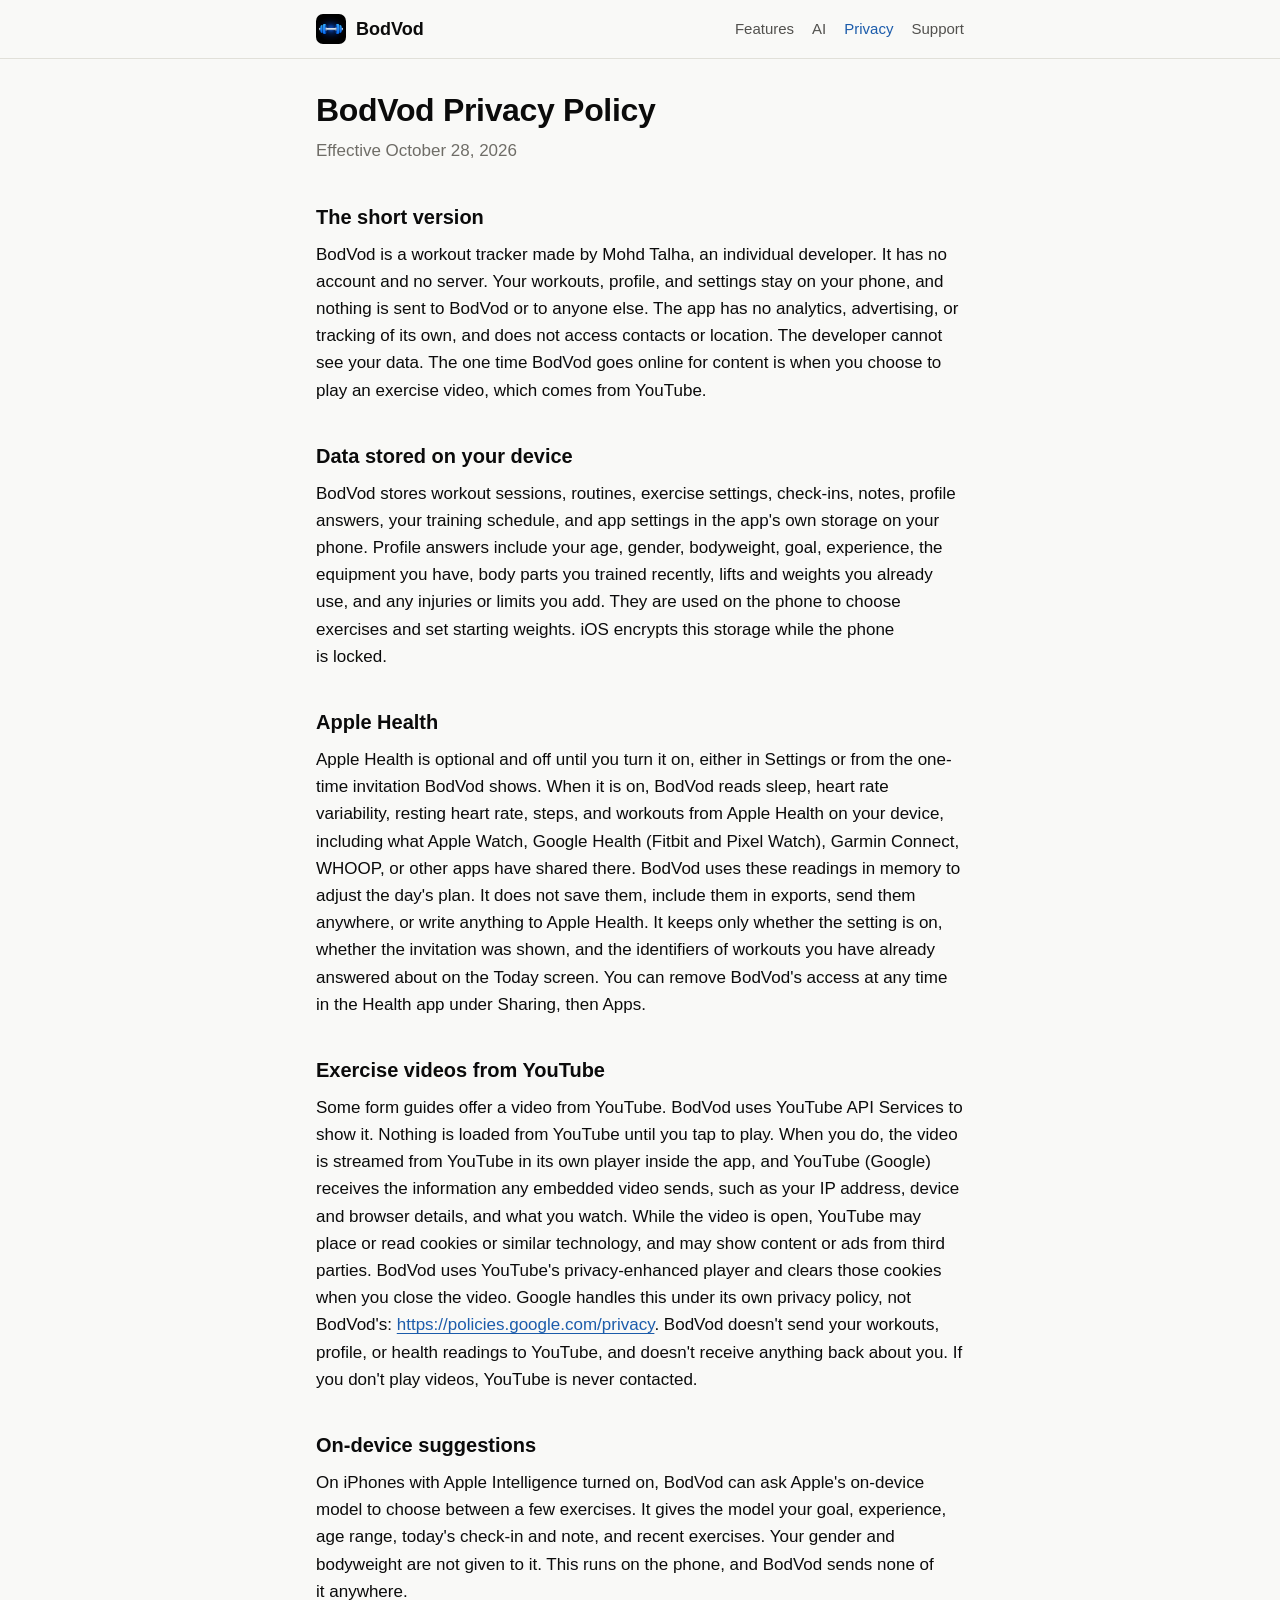
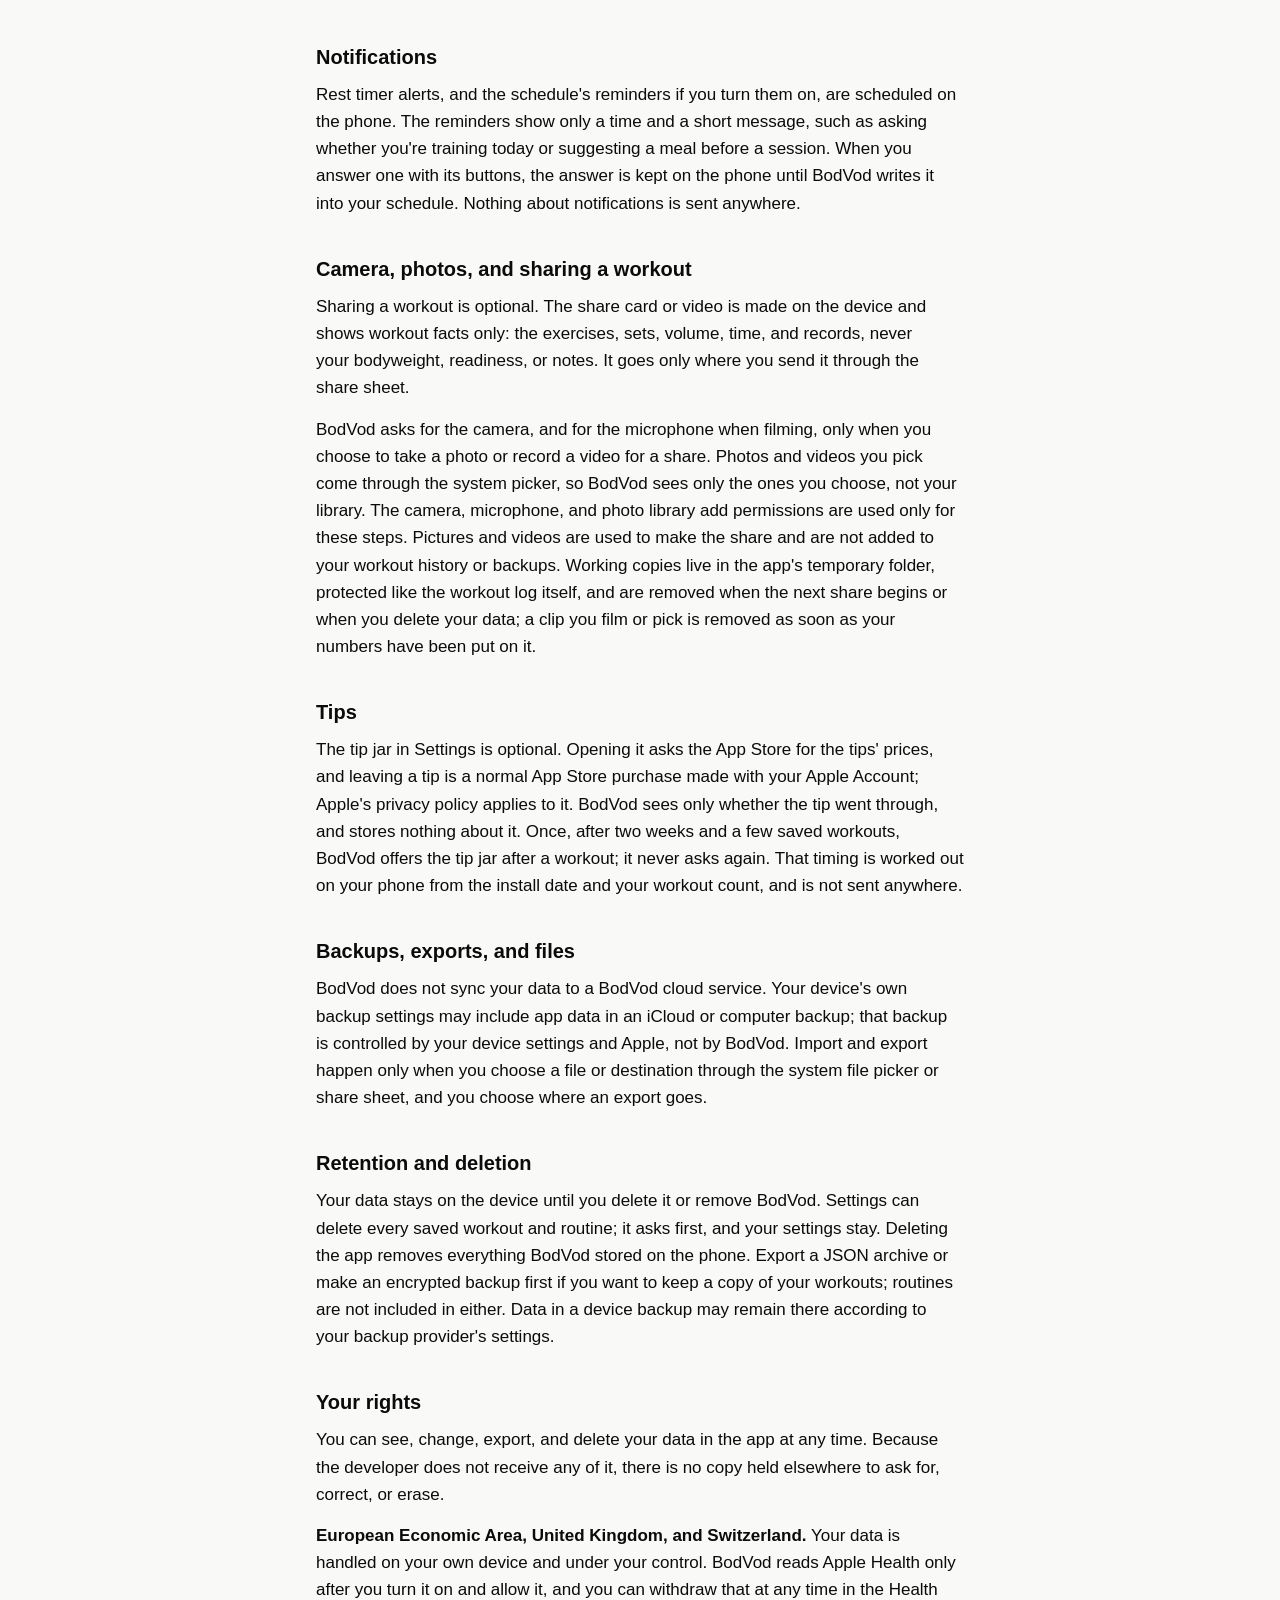
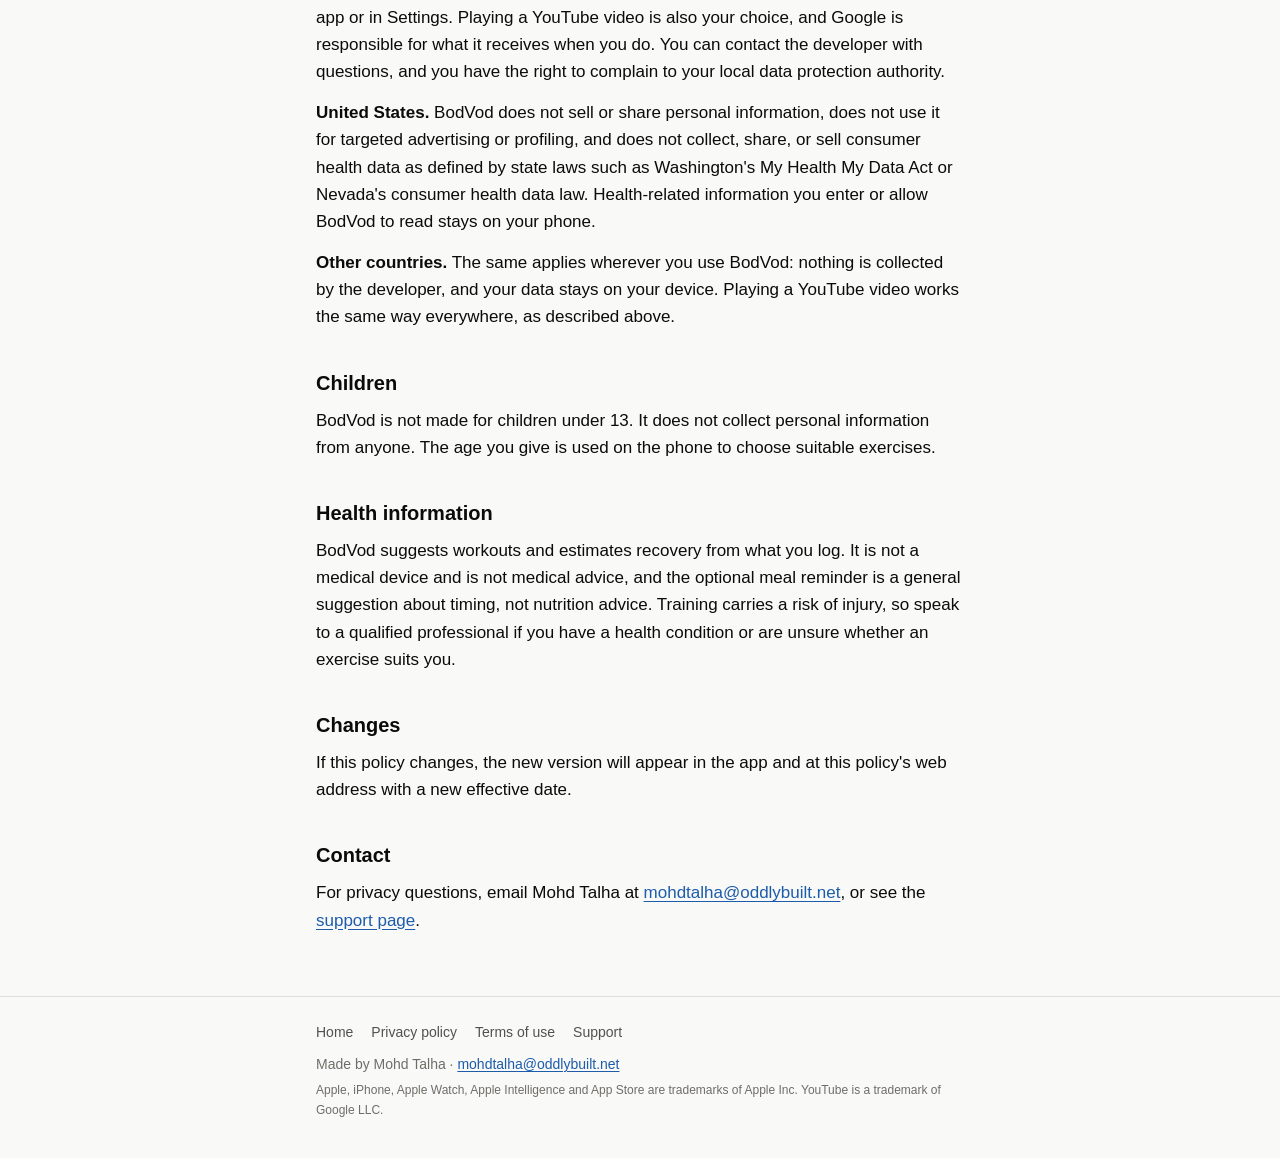
==== commit 3aa9b091: "Update the privacy policy for workout scheduling and reminders" ====
--- a/privacy.html
+++ b/privacy.html
@@ -38,11 +38,11 @@
   </header>
   <main id="content" class="page">
 <h1>BodVod Privacy Policy</h1>
-<p class="meta">Effective October 18, 2026</p>
+<p class="meta">Effective October 28, 2026</p>
 <h2>The short version</h2>
 <p>BodVod is a workout tracker made by Mohd Talha, an individual developer. It has no account and no server. Your workouts, profile, and settings stay on your phone, and nothing is sent to BodVod or to anyone else. The app has no analytics, advertising, or tracking of its own, and does not access contacts or location. The developer cannot see your data. The one time BodVod goes online for content is when you choose to play an exercise video, which comes from YouTube.</p>
 <h2>Data stored on your device</h2>
-<p>BodVod stores workout sessions, routines, exercise settings, check-ins, notes, profile answers, and app settings in the app's own storage on your phone. Profile answers include your age, gender, bodyweight, goal, experience, the equipment you have, body parts you trained recently, lifts and weights you already use, and any injuries or limits you add. They are used on the phone to choose exercises and set starting weights. iOS encrypts this storage while the phone is locked.</p>
+<p>BodVod stores workout sessions, routines, exercise settings, check-ins, notes, profile answers, your training schedule, and app settings in the app's own storage on your phone. Profile answers include your age, gender, bodyweight, goal, experience, the equipment you have, body parts you trained recently, lifts and weights you already use, and any injuries or limits you add. They are used on the phone to choose exercises and set starting weights. iOS encrypts this storage while the phone is locked.</p>
 <h2>Apple Health</h2>
 <p>Apple Health is optional and off until you turn it on, either in Settings or from the one-time invitation BodVod shows. When it is on, BodVod reads sleep, heart rate variability, resting heart rate, steps, and workouts from Apple Health on your device, including what Apple Watch, Google Health (Fitbit and Pixel Watch), Garmin Connect, WHOOP, or other apps have shared there. BodVod uses these readings in memory to adjust the day's plan. It does not save them, include them in exports, send them anywhere, or write anything to Apple Health. It keeps only whether the setting is on, whether the invitation was shown, and the identifiers of workouts you have already answered about on the Today screen. You can remove BodVod's access at any time in the Health app under Sharing, then Apps.</p>
 <h2>Exercise videos from YouTube</h2>
@@ -50,7 +50,7 @@
 <h2>On-device suggestions</h2>
 <p>On iPhones with Apple Intelligence turned on, BodVod can ask Apple's on-device model to choose between a few exercises. It gives the model your goal, experience, age range, today's check-in and note, and recent exercises. Your gender and bodyweight are not given to it. This runs on the phone, and BodVod sends none of it anywhere.</p>
 <h2>Notifications</h2>
-<p>Rest timer alerts, and workout reminders if you turn them on, are scheduled on the phone. Nothing about them is sent anywhere.</p>
+<p>Rest timer alerts, and the schedule's reminders if you turn them on, are scheduled on the phone. The reminders show only a time and a short message, such as asking whether you're training today or suggesting a meal before a session. When you answer one with its buttons, the answer is kept on the phone until BodVod writes it into your schedule. Nothing about notifications is sent anywhere.</p>
 <h2>Camera, photos, and sharing a workout</h2>
 <p>Sharing a workout is optional. The share card or video is made on the device and shows workout facts only: the exercises, sets, volume, time, and records, never your bodyweight, readiness, or notes. It goes only where you send it through the share sheet.</p>
 <p>BodVod asks for the camera, and for the microphone when filming, only when you choose to take a photo or record a video for a share. Photos and videos you pick come through the system picker, so BodVod sees only the ones you choose, not your library. The camera, microphone, and photo library add permissions are used only for these steps. Pictures and videos are used to make the share and are not added to your workout history or backups. Working copies live in the app's temporary folder, protected like the workout log itself, and are removed when the next share begins or when you delete your data; a clip you film or pick is removed as soon as your numbers have been put on it.</p>
@@ -68,7 +68,7 @@
 <h2>Children</h2>
 <p>BodVod is not made for children under 13. It does not collect personal information from anyone. The age you give is used on the phone to choose suitable exercises.</p>
 <h2>Health information</h2>
-<p>BodVod suggests workouts and estimates recovery from what you log. It is not a medical device and is not medical advice. Training carries a risk of injury, so speak to a qualified professional if you have a health condition or are unsure whether an exercise suits you.</p>
+<p>BodVod suggests workouts and estimates recovery from what you log. It is not a medical device and is not medical advice, and the optional meal reminder is a general suggestion about timing, not nutrition advice. Training carries a risk of injury, so speak to a qualified professional if you have a health condition or are unsure whether an exercise suits you.</p>
 <h2>Changes</h2>
 <p>If this policy changes, the new version will appear in the app and at this policy's web address with a new effective date.</p>
 <h2>Contact</h2>
--- a/style.css
+++ b/style.css
@@ -275,7 +275,48 @@
   background: var(--raised); color: var(--accent-ink);
 }
 .icon svg { width: 22px; height: 22px; }
+.card ul { margin: 0; padding-left: 20px; color: var(--ink-2); font-size: 16px; line-height: 1.55; }
+.card ul li { margin-bottom: 6px; }
+.card ul li:last-child { margin-bottom: 0; }
+@media (min-width: 640px) { .grid.two { grid-template-columns: repeat(2, minmax(0, 1fr)); } }
 .card .soon-note { display: inline-block; margin-top: 10px; font-size: 13px; color: var(--muted); }
+
+/* The training characters. build.py draws them from the app's own drawing code, on
+   Midnight like Today, so they look the same in light and dark mode. */
+
+.cast { list-style: none; padding: 0; margin: 0; display: grid; gap: 12px; grid-template-columns: repeat(2, minmax(0, 1fr)); }
+@media (min-width: 860px) { .cast { grid-template-columns: repeat(4, minmax(0, 1fr)); } }
+.cast > li {
+  background: var(--surface); border: 1px solid var(--line); border-radius: 16px;
+  padding: 8px 8px 16px; box-shadow: var(--card-shadow);
+}
+.stage { background: #0e1116; border-radius: 10px; padding: 14px 0 10px; overflow: hidden; }
+/* The glow behind each character reaches past its box, so let it fade out naturally
+   instead of ending in a straight edge. */
+.figure { display: block; width: 100%; height: auto; overflow: visible; }
+.stage .figure { max-width: 128px; margin: 0 auto; }
+.cast h3 { font-size: 17px; margin: 12px 8px 2px; }
+.cast p { font-size: 15px; line-height: 1.45; color: var(--ink-2); margin: 0 8px; }
+
+.ranks {
+  margin: 12px 0; padding: 22px 12px 16px; border-radius: 16px; overflow: hidden;
+  background: #0e1116; border: 1px solid #1d2430; color: #a6b0bf;
+}
+.ranks ol { list-style: none; padding: 0; margin: 0 auto; max-width: 760px; display: grid; grid-template-columns: repeat(6, minmax(0, 1fr)); gap: 4px; }
+.ranks li { text-align: center; }
+.ranks .figure { max-width: 112px; margin: 0 auto 8px; }
+.ranks li span { color: #5cc8ff; font: 700 13px/1 ui-monospace, SFMono-Regular, Menlo, monospace; letter-spacing: 0.12em; }
+.flow { max-width: 760px; margin: 16px auto 0; display: grid; gap: 8px; font-size: 14px; }
+.flow span { display: flex; align-items: center; gap: 8px; }
+.flow span::before, .flow span::after { color: #5cc8ff; font-weight: 700; }
+.flow span:first-child::after { content: "\2192"; }
+.flow span:last-child::before { content: "\2190"; }
+@media (min-width: 640px) {
+  .flow { grid-template-columns: 1fr 1fr; }
+  .flow span:last-child { justify-content: flex-end; text-align: right; }
+}
+.ranks figcaption { margin-top: 14px; text-align: center; color: #788495; font-size: 13px; }
+.note { margin: 16px 0 0; max-width: 46em; color: var(--muted); font-size: 15px; }
 
 /* The AI section is a System window, like the quest on Today. */
 
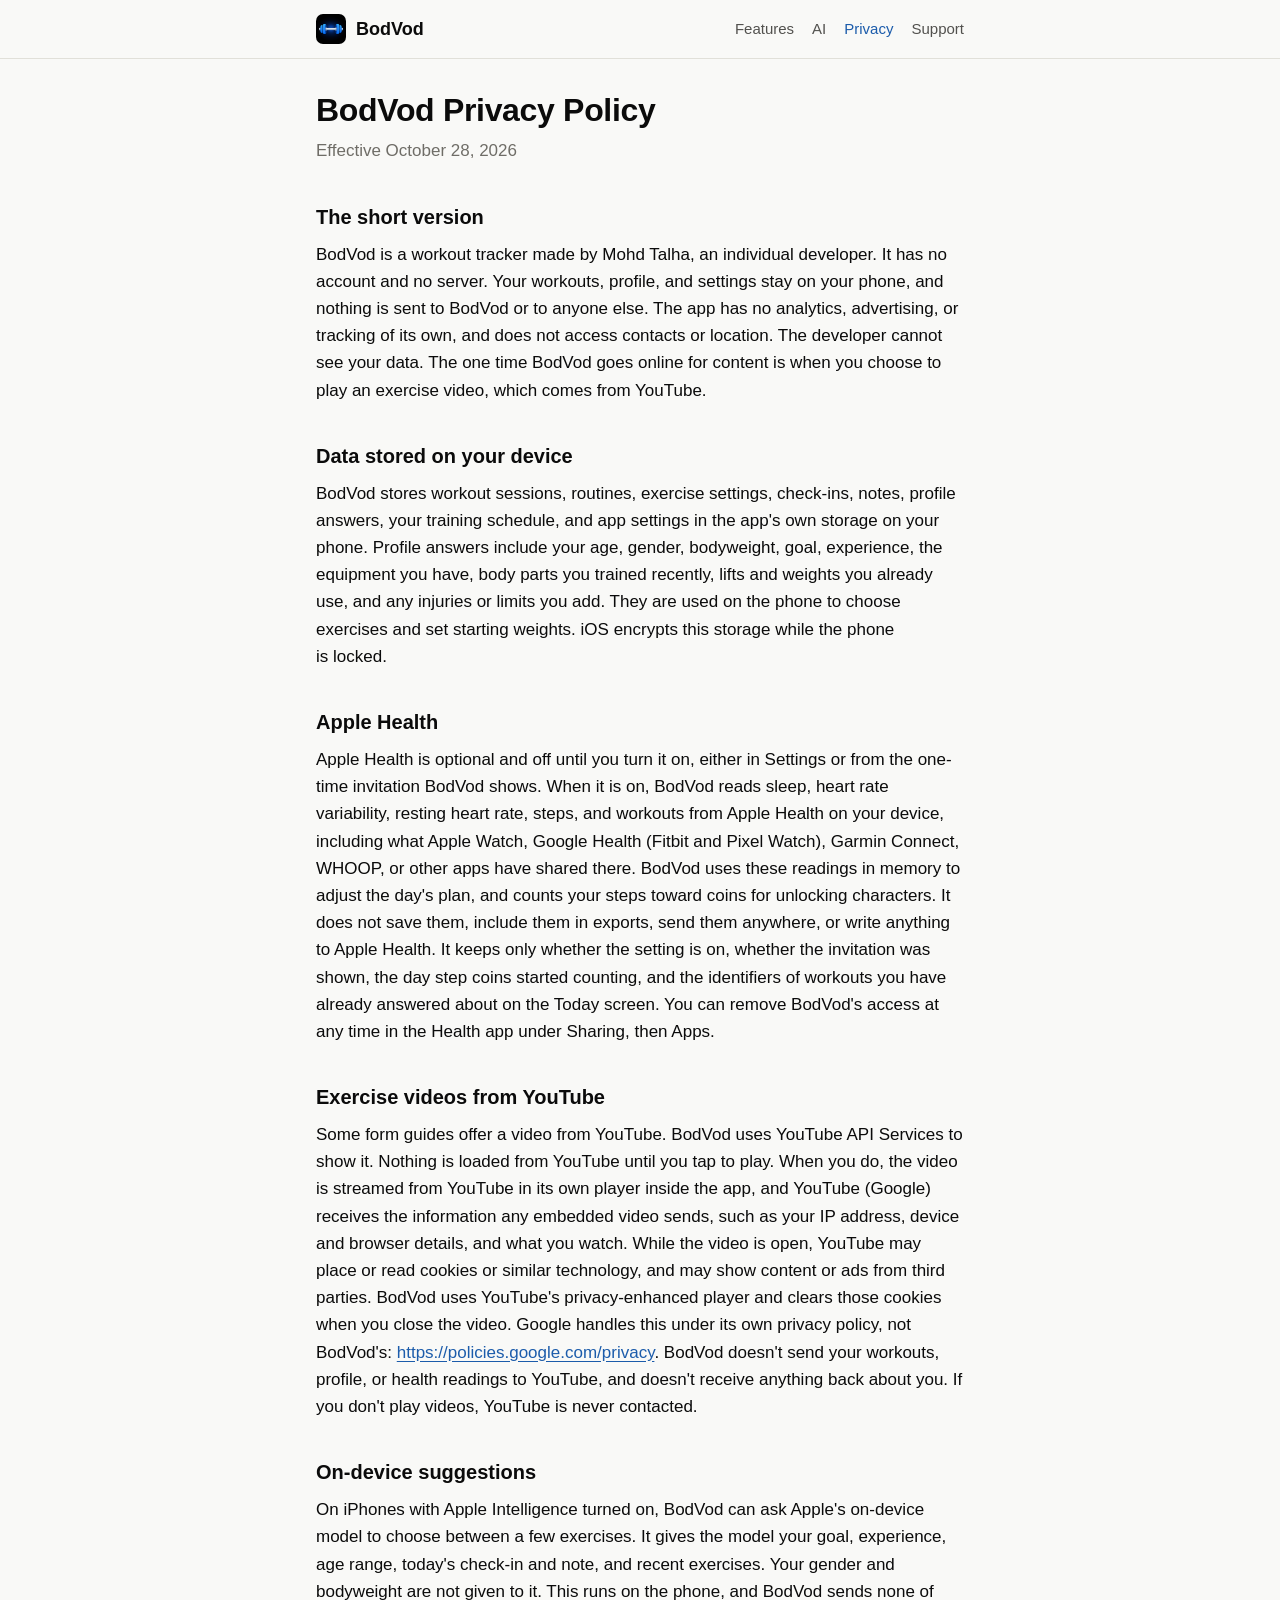
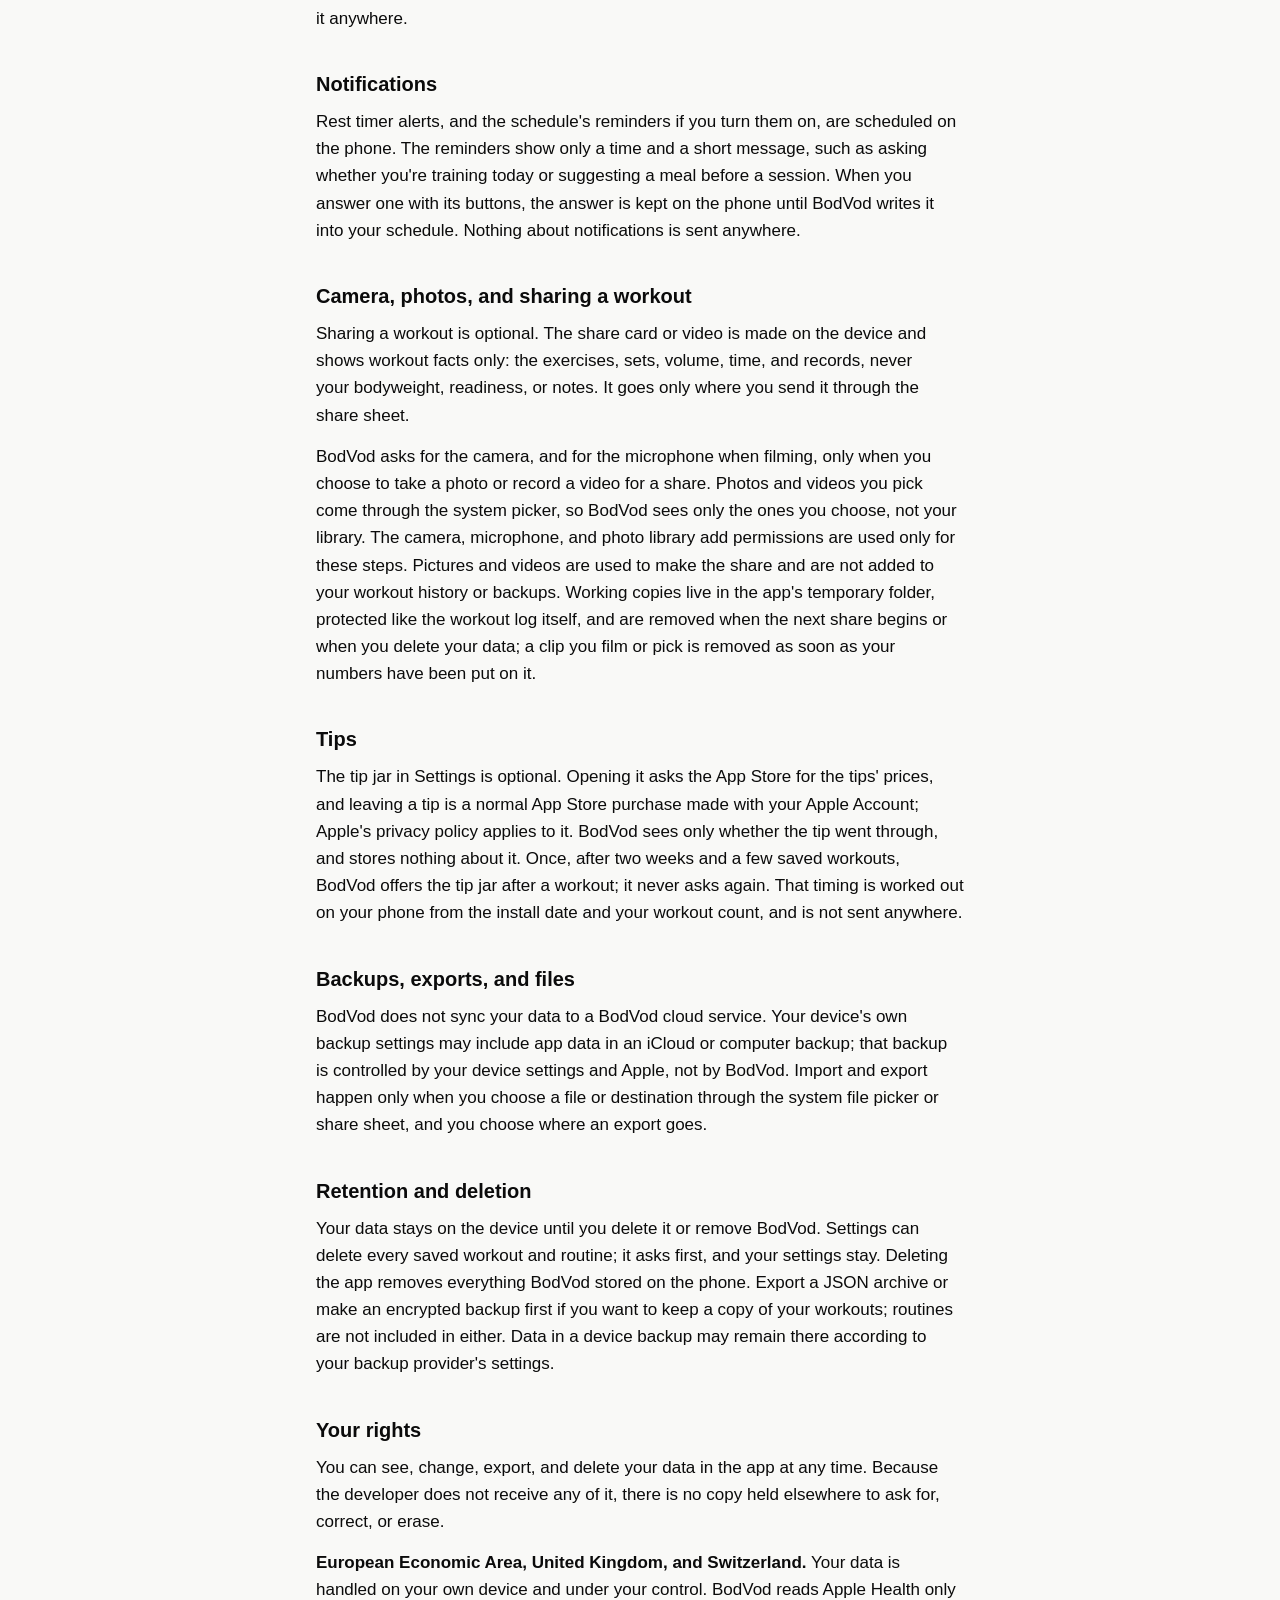
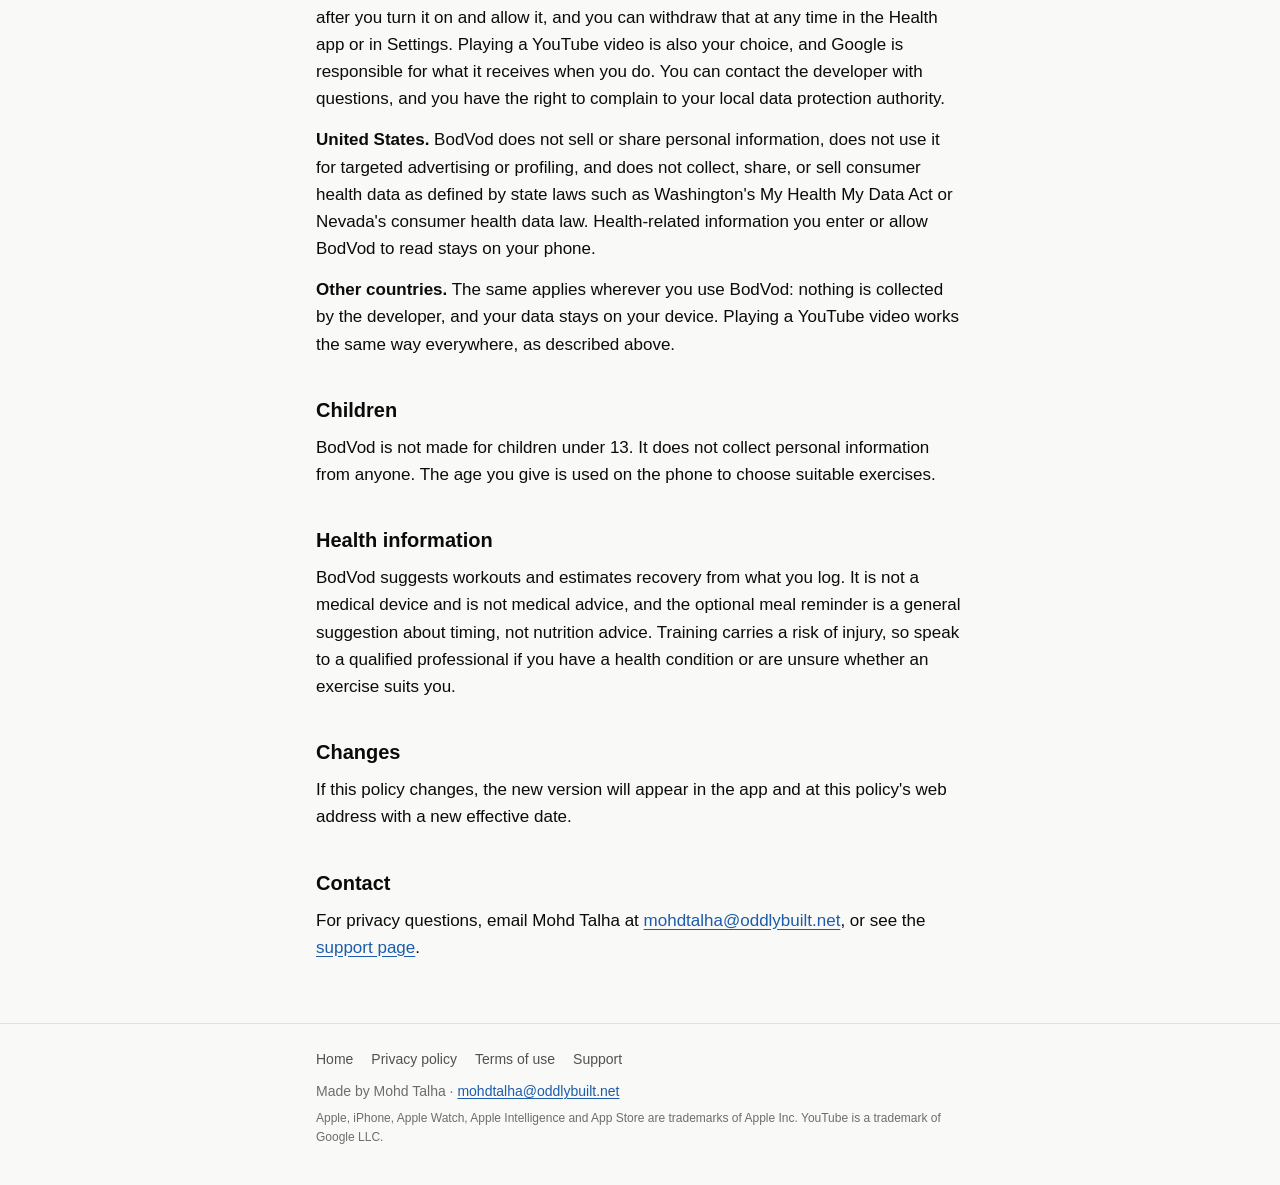
==== commit b2b03822: "Bring the home page up to date with every feature" ====
--- a/privacy.html
+++ b/privacy.html
@@ -44,7 +44,7 @@
 <h2>Data stored on your device</h2>
 <p>BodVod stores workout sessions, routines, exercise settings, check-ins, notes, profile answers, your training schedule, and app settings in the app's own storage on your phone. Profile answers include your age, gender, bodyweight, goal, experience, the equipment you have, body parts you trained recently, lifts and weights you already use, and any injuries or limits you add. They are used on the phone to choose exercises and set starting weights. iOS encrypts this storage while the phone is locked.</p>
 <h2>Apple Health</h2>
-<p>Apple Health is optional and off until you turn it on, either in Settings or from the one-time invitation BodVod shows. When it is on, BodVod reads sleep, heart rate variability, resting heart rate, steps, and workouts from Apple Health on your device, including what Apple Watch, Google Health (Fitbit and Pixel Watch), Garmin Connect, WHOOP, or other apps have shared there. BodVod uses these readings in memory to adjust the day's plan. It does not save them, include them in exports, send them anywhere, or write anything to Apple Health. It keeps only whether the setting is on, whether the invitation was shown, and the identifiers of workouts you have already answered about on the Today screen. You can remove BodVod's access at any time in the Health app under Sharing, then Apps.</p>
+<p>Apple Health is optional and off until you turn it on, either in Settings or from the one-time invitation BodVod shows. When it is on, BodVod reads sleep, heart rate variability, resting heart rate, steps, and workouts from Apple Health on your device, including what Apple Watch, Google Health (Fitbit and Pixel Watch), Garmin Connect, WHOOP, or other apps have shared there. BodVod uses these readings in memory to adjust the day's plan, and counts your steps toward coins for unlocking characters. It does not save them, include them in exports, send them anywhere, or write anything to Apple Health. It keeps only whether the setting is on, whether the invitation was shown, the day step coins started counting, and the identifiers of workouts you have already answered about on the Today screen. You can remove BodVod's access at any time in the Health app under Sharing, then Apps.</p>
 <h2>Exercise videos from YouTube</h2>
 <p>Some form guides offer a video from YouTube. BodVod uses YouTube API Services to show it. Nothing is loaded from YouTube until you tap to play. When you do, the video is streamed from YouTube in its own player inside the app, and YouTube (Google) receives the information any embedded video sends, such as your IP address, device and browser details, and what you watch. While the video is open, YouTube may place or read cookies or similar technology, and may show content or ads from third parties. BodVod uses YouTube's privacy-enhanced player and clears those cookies when you close the video. Google handles this under its own privacy policy, not BodVod's: <a href="https://policies.google.com/privacy">https://policies.google.com/privacy</a>. BodVod doesn't send your workouts, profile, or health readings to YouTube, and doesn't receive anything back about you. If you don't play videos, YouTube is never contacted.</p>
 <h2>On-device suggestions</h2>
--- a/style.css
+++ b/style.css
@@ -382,3 +382,8 @@
 .launch p { color: var(--ink-2); font-size: 18px; margin: 0 0 8px; }
 .launch .soon { margin-bottom: 18px; }
 .launch .contact-line { margin-top: 22px; font-size: 16px; }
+
+/* The characters that unlock with coins, under the four that are free. */
+.earn { margin-top: 36px; }
+.earn > h3 { margin: 0 0 6px; }
+.earn > p { margin: 0 0 16px; }
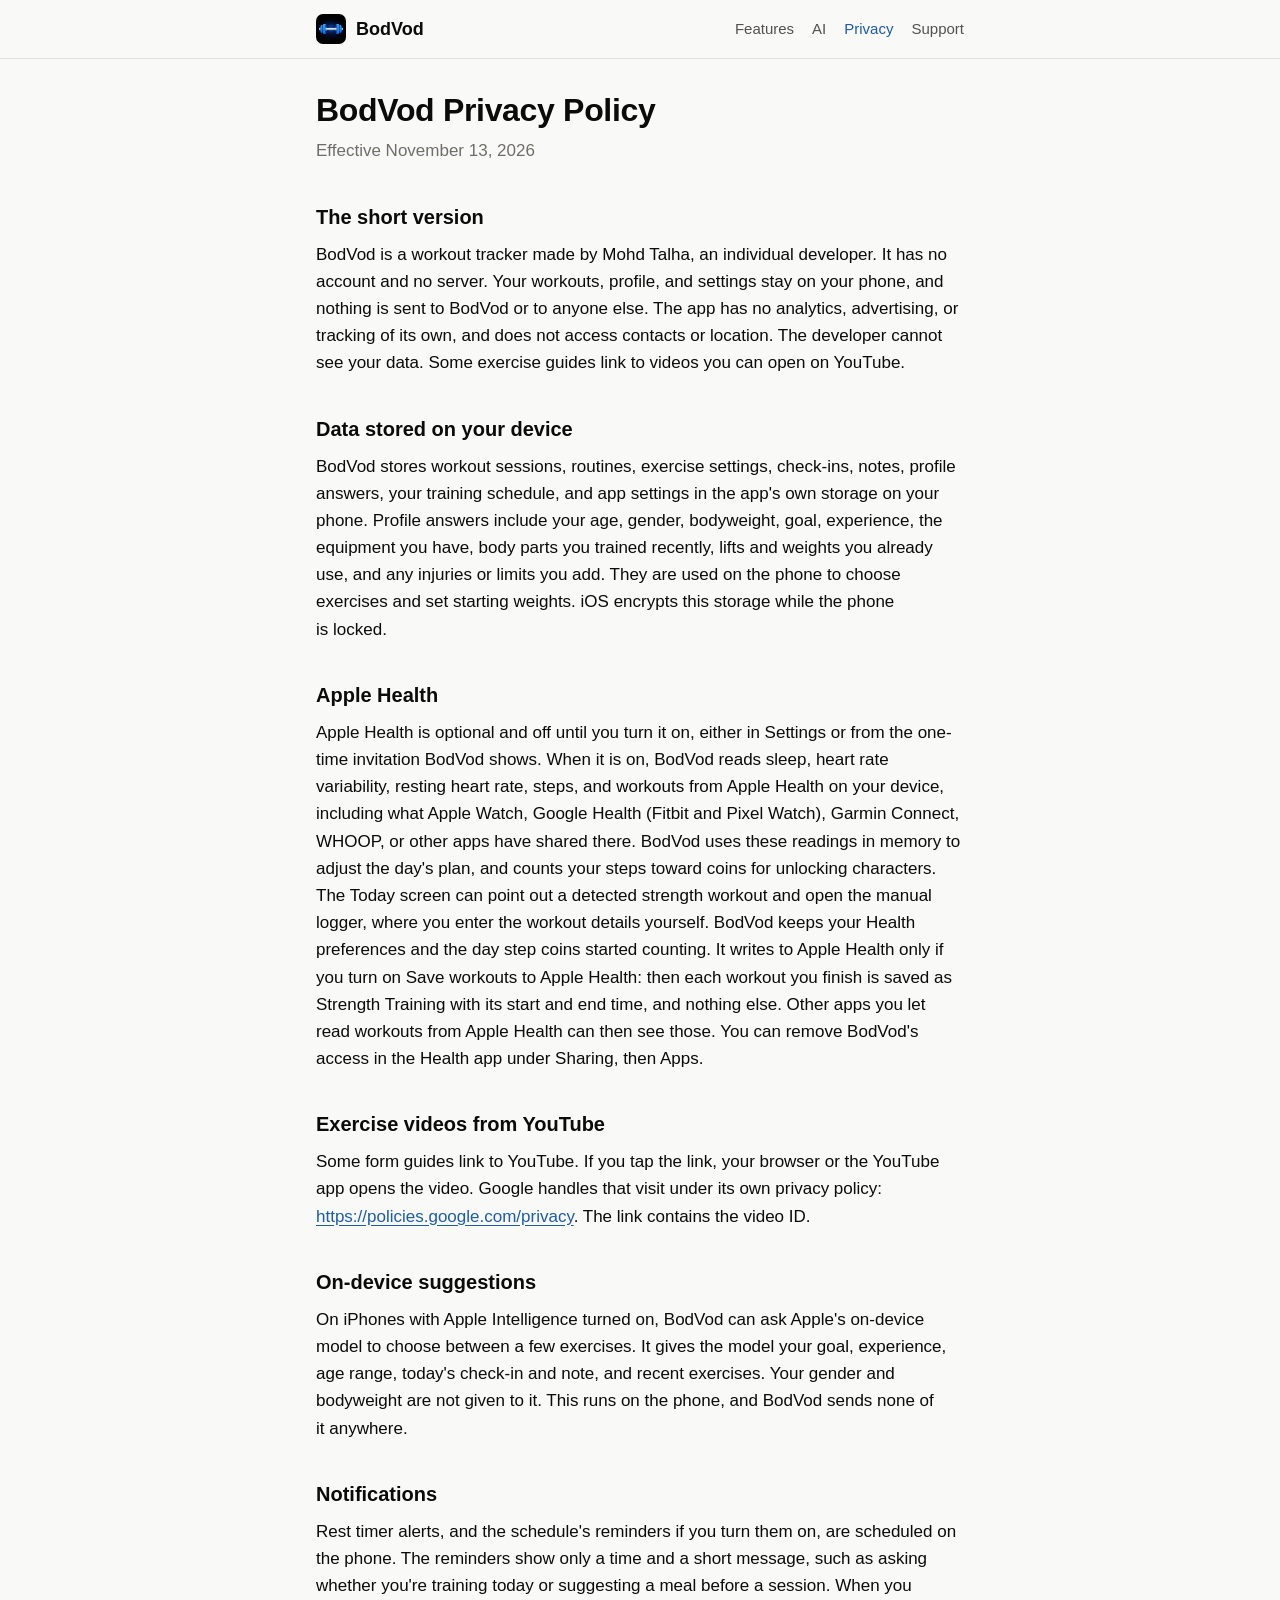
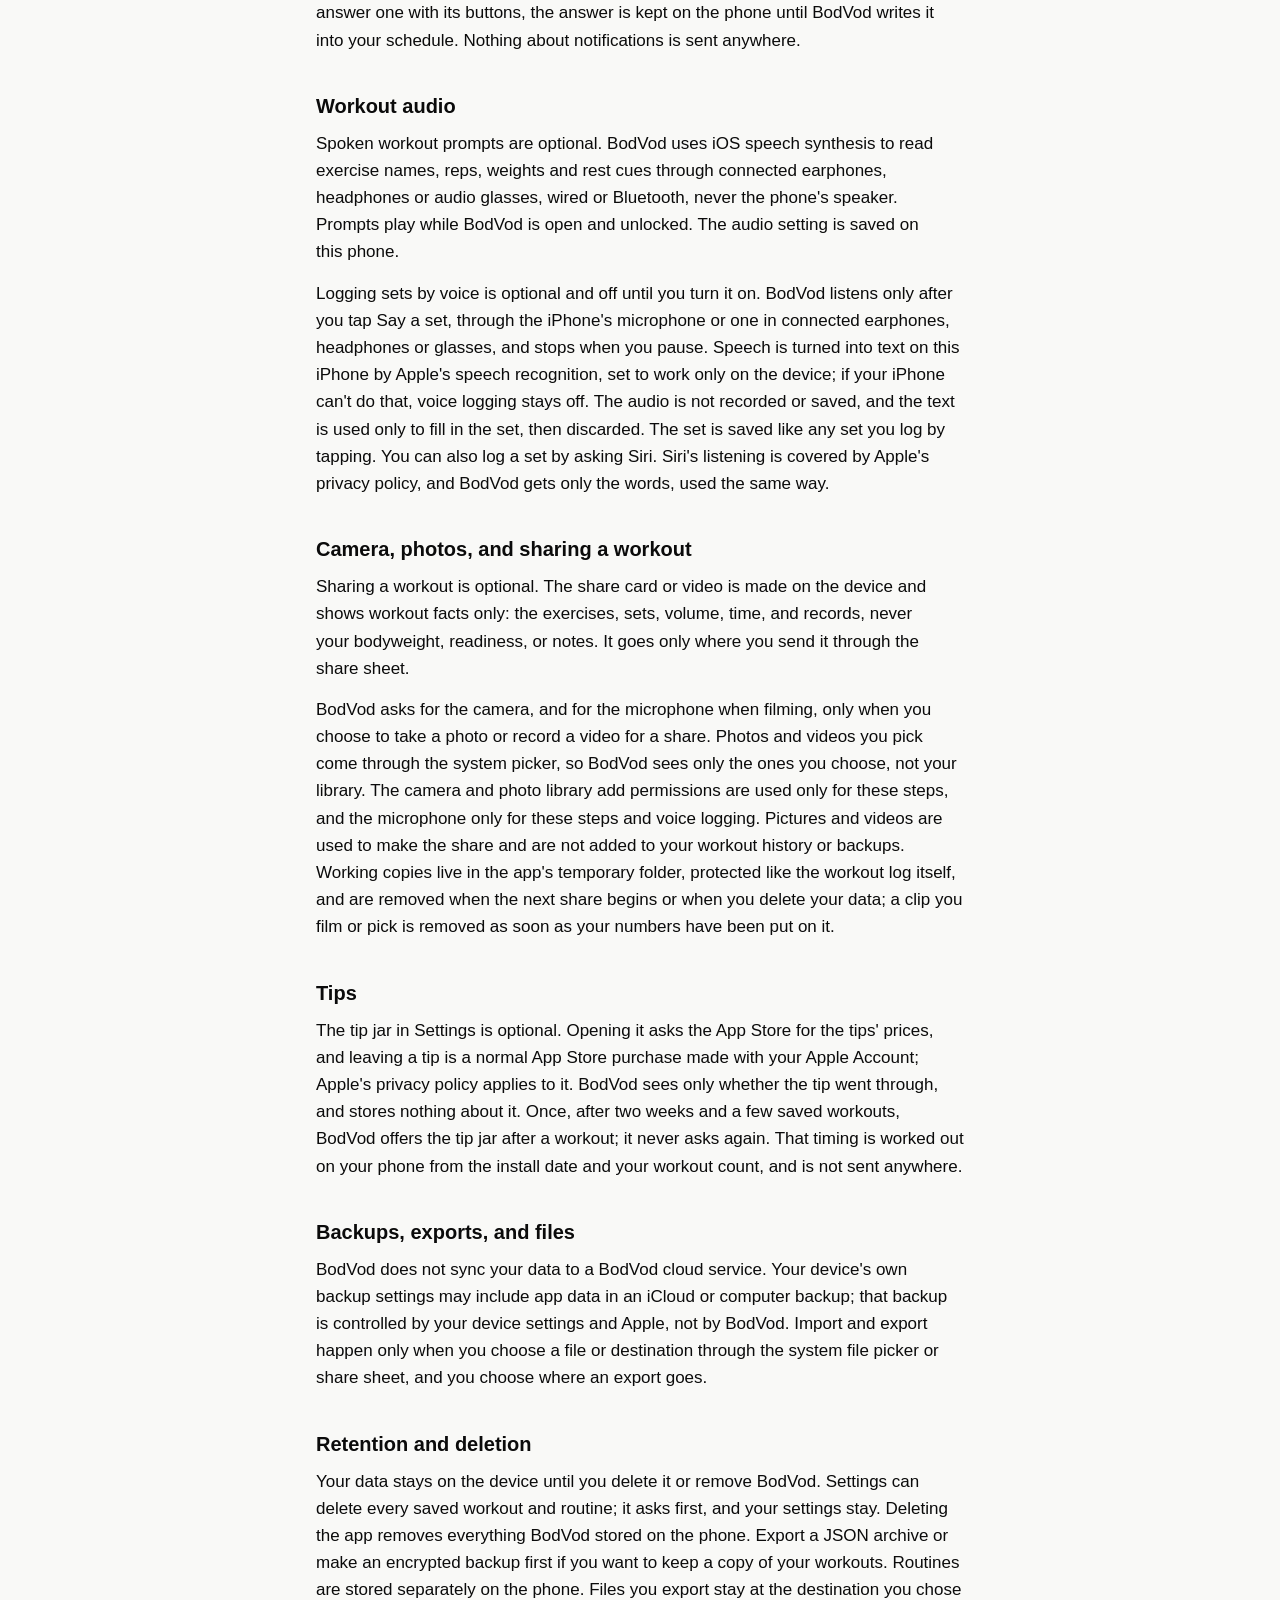
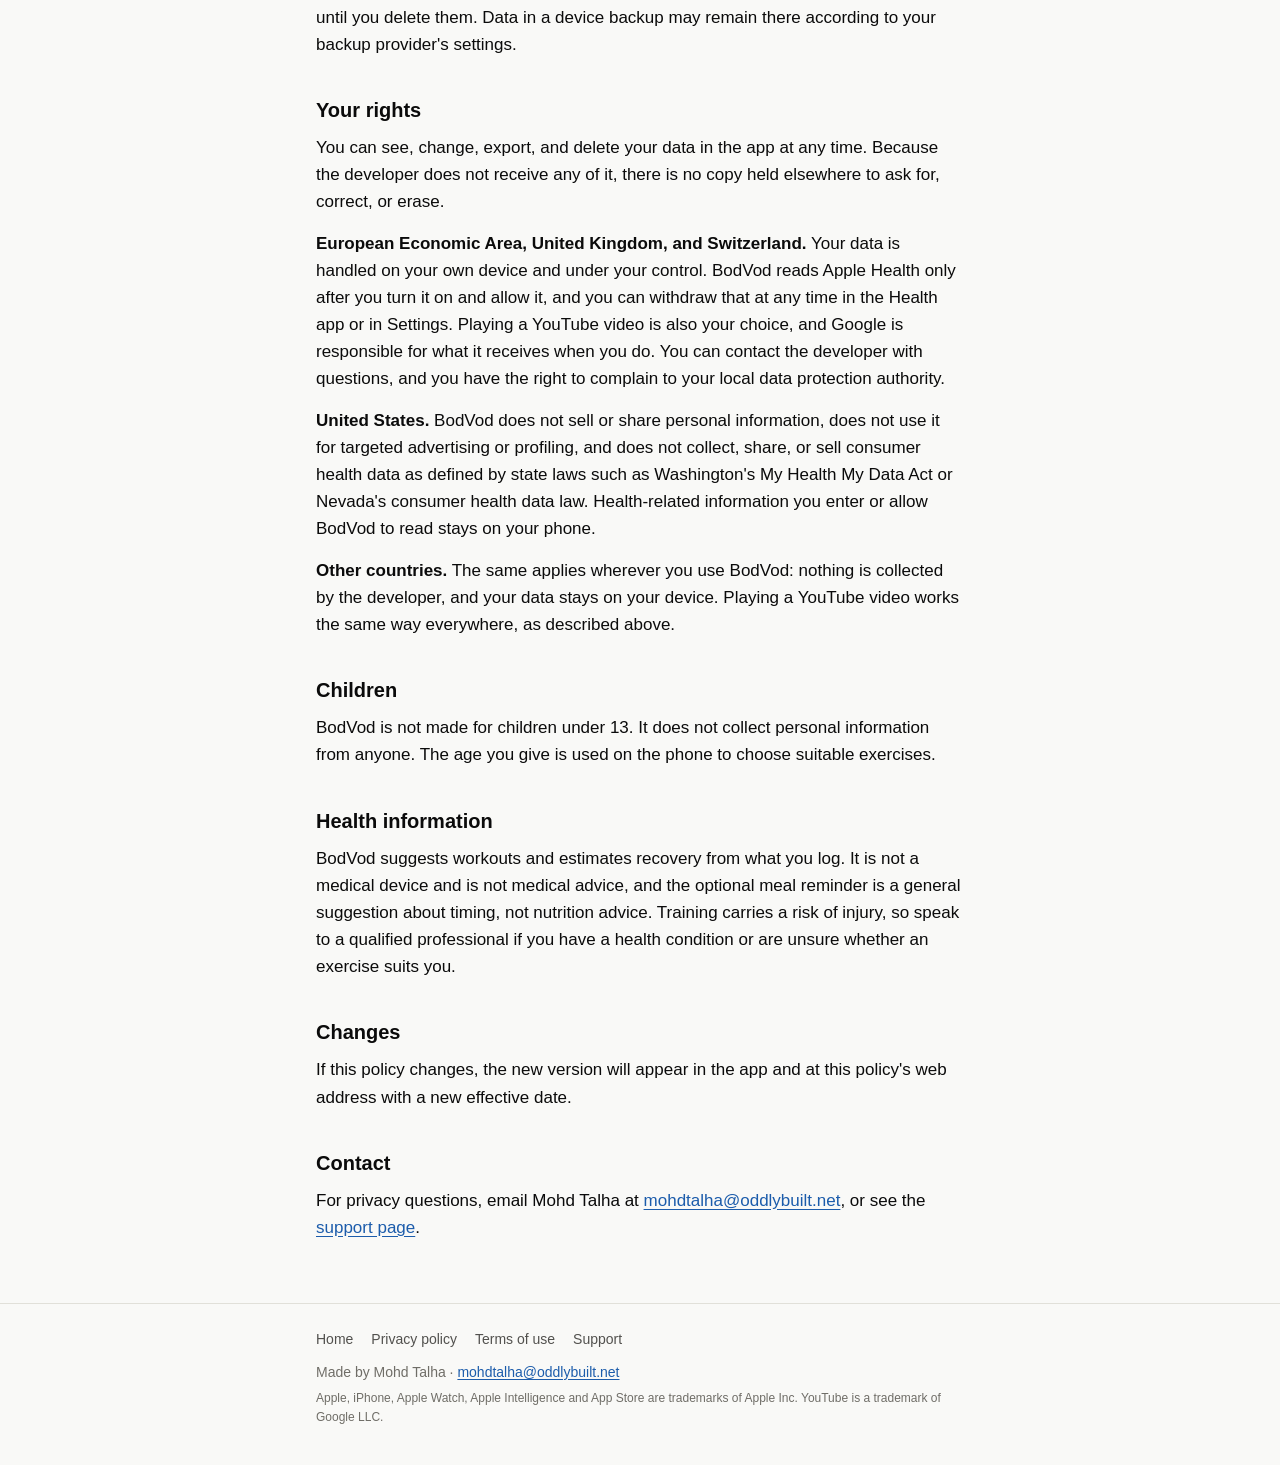
==== commit e079c7f7: "Update the privacy policy for voice logging, Siri and saving workouts to Apple Health" ====
--- a/privacy.html
+++ b/privacy.html
@@ -38,28 +38,31 @@
   </header>
   <main id="content" class="page">
 <h1>BodVod Privacy Policy</h1>
-<p class="meta">Effective October 28, 2026</p>
+<p class="meta">Effective November 13, 2026</p>
 <h2>The short version</h2>
-<p>BodVod is a workout tracker made by Mohd Talha, an individual developer. It has no account and no server. Your workouts, profile, and settings stay on your phone, and nothing is sent to BodVod or to anyone else. The app has no analytics, advertising, or tracking of its own, and does not access contacts or location. The developer cannot see your data. The one time BodVod goes online for content is when you choose to play an exercise video, which comes from YouTube.</p>
+<p>BodVod is a workout tracker made by Mohd Talha, an individual developer. It has no account and no server. Your workouts, profile, and settings stay on your phone, and nothing is sent to BodVod or to anyone else. The app has no analytics, advertising, or tracking of its own, and does not access contacts or location. The developer cannot see your data. Some exercise guides link to videos you can open on YouTube.</p>
 <h2>Data stored on your device</h2>
 <p>BodVod stores workout sessions, routines, exercise settings, check-ins, notes, profile answers, your training schedule, and app settings in the app's own storage on your phone. Profile answers include your age, gender, bodyweight, goal, experience, the equipment you have, body parts you trained recently, lifts and weights you already use, and any injuries or limits you add. They are used on the phone to choose exercises and set starting weights. iOS encrypts this storage while the phone is locked.</p>
 <h2>Apple Health</h2>
-<p>Apple Health is optional and off until you turn it on, either in Settings or from the one-time invitation BodVod shows. When it is on, BodVod reads sleep, heart rate variability, resting heart rate, steps, and workouts from Apple Health on your device, including what Apple Watch, Google Health (Fitbit and Pixel Watch), Garmin Connect, WHOOP, or other apps have shared there. BodVod uses these readings in memory to adjust the day's plan, and counts your steps toward coins for unlocking characters. It does not save them, include them in exports, send them anywhere, or write anything to Apple Health. It keeps only whether the setting is on, whether the invitation was shown, the day step coins started counting, and the identifiers of workouts you have already answered about on the Today screen. You can remove BodVod's access at any time in the Health app under Sharing, then Apps.</p>
+<p>Apple Health is optional and off until you turn it on, either in Settings or from the one-time invitation BodVod shows. When it is on, BodVod reads sleep, heart rate variability, resting heart rate, steps, and workouts from Apple Health on your device, including what Apple Watch, Google Health (Fitbit and Pixel Watch), Garmin Connect, WHOOP, or other apps have shared there. BodVod uses these readings in memory to adjust the day's plan, and counts your steps toward coins for unlocking characters. The Today screen can point out a detected strength workout and open the manual logger, where you enter the workout details yourself. BodVod keeps your Health preferences and the day step coins started counting. It writes to Apple Health only if you turn on Save workouts to Apple Health: then each workout you finish is saved as Strength Training with its start and end time, and nothing else. Other apps you let read workouts from Apple Health can then see those. You can remove BodVod's access in the Health app under Sharing, then Apps.</p>
 <h2>Exercise videos from YouTube</h2>
-<p>Some form guides offer a video from YouTube. BodVod uses YouTube API Services to show it. Nothing is loaded from YouTube until you tap to play. When you do, the video is streamed from YouTube in its own player inside the app, and YouTube (Google) receives the information any embedded video sends, such as your IP address, device and browser details, and what you watch. While the video is open, YouTube may place or read cookies or similar technology, and may show content or ads from third parties. BodVod uses YouTube's privacy-enhanced player and clears those cookies when you close the video. Google handles this under its own privacy policy, not BodVod's: <a href="https://policies.google.com/privacy">https://policies.google.com/privacy</a>. BodVod doesn't send your workouts, profile, or health readings to YouTube, and doesn't receive anything back about you. If you don't play videos, YouTube is never contacted.</p>
+<p>Some form guides link to YouTube. If you tap the link, your browser or the YouTube app opens the video. Google handles that visit under its own privacy policy: <a href="https://policies.google.com/privacy">https://policies.google.com/privacy</a>. The link contains the video ID.</p>
 <h2>On-device suggestions</h2>
 <p>On iPhones with Apple Intelligence turned on, BodVod can ask Apple's on-device model to choose between a few exercises. It gives the model your goal, experience, age range, today's check-in and note, and recent exercises. Your gender and bodyweight are not given to it. This runs on the phone, and BodVod sends none of it anywhere.</p>
 <h2>Notifications</h2>
 <p>Rest timer alerts, and the schedule's reminders if you turn them on, are scheduled on the phone. The reminders show only a time and a short message, such as asking whether you're training today or suggesting a meal before a session. When you answer one with its buttons, the answer is kept on the phone until BodVod writes it into your schedule. Nothing about notifications is sent anywhere.</p>
+<h2>Workout audio</h2>
+<p>Spoken workout prompts are optional. BodVod uses iOS speech synthesis to read exercise names, reps, weights and rest cues through connected earphones, headphones or audio glasses, wired or Bluetooth, never the phone's speaker. Prompts play while BodVod is open and unlocked. The audio setting is saved on this phone.</p>
+<p>Logging sets by voice is optional and off until you turn it on. BodVod listens only after you tap Say a set, through the iPhone's microphone or one in connected earphones, headphones or glasses, and stops when you pause. Speech is turned into text on this iPhone by Apple's speech recognition, set to work only on the device; if your iPhone can't do that, voice logging stays off. The audio is not recorded or saved, and the text is used only to fill in the set, then discarded. The set is saved like any set you log by tapping. You can also log a set by asking Siri. Siri's listening is covered by Apple's privacy policy, and BodVod gets only the words, used the same way.</p>
 <h2>Camera, photos, and sharing a workout</h2>
 <p>Sharing a workout is optional. The share card or video is made on the device and shows workout facts only: the exercises, sets, volume, time, and records, never your bodyweight, readiness, or notes. It goes only where you send it through the share sheet.</p>
-<p>BodVod asks for the camera, and for the microphone when filming, only when you choose to take a photo or record a video for a share. Photos and videos you pick come through the system picker, so BodVod sees only the ones you choose, not your library. The camera, microphone, and photo library add permissions are used only for these steps. Pictures and videos are used to make the share and are not added to your workout history or backups. Working copies live in the app's temporary folder, protected like the workout log itself, and are removed when the next share begins or when you delete your data; a clip you film or pick is removed as soon as your numbers have been put on it.</p>
+<p>BodVod asks for the camera, and for the microphone when filming, only when you choose to take a photo or record a video for a share. Photos and videos you pick come through the system picker, so BodVod sees only the ones you choose, not your library. The camera and photo library add permissions are used only for these steps, and the microphone only for these steps and voice logging. Pictures and videos are used to make the share and are not added to your workout history or backups. Working copies live in the app's temporary folder, protected like the workout log itself, and are removed when the next share begins or when you delete your data; a clip you film or pick is removed as soon as your numbers have been put on it.</p>
 <h2>Tips</h2>
 <p>The tip jar in Settings is optional. Opening it asks the App Store for the tips' prices, and leaving a tip is a normal App Store purchase made with your Apple Account; Apple's privacy policy applies to it. BodVod sees only whether the tip went through, and stores nothing about it. Once, after two weeks and a few saved workouts, BodVod offers the tip jar after a workout; it never asks again. That timing is worked out on your phone from the install date and your workout count, and is not sent anywhere.</p>
 <h2>Backups, exports, and files</h2>
 <p>BodVod does not sync your data to a BodVod cloud service. Your device's own backup settings may include app data in an iCloud or computer backup; that backup is controlled by your device settings and Apple, not by BodVod. Import and export happen only when you choose a file or destination through the system file picker or share sheet, and you choose where an export goes.</p>
 <h2>Retention and deletion</h2>
-<p>Your data stays on the device until you delete it or remove BodVod. Settings can delete every saved workout and routine; it asks first, and your settings stay. Deleting the app removes everything BodVod stored on the phone. Export a JSON archive or make an encrypted backup first if you want to keep a copy of your workouts; routines are not included in either. Data in a device backup may remain there according to your backup provider's settings.</p>
+<p>Your data stays on the device until you delete it or remove BodVod. Settings can delete every saved workout and routine; it asks first, and your settings stay. Deleting the app removes everything BodVod stored on the phone. Export a JSON archive or make an encrypted backup first if you want to keep a copy of your workouts. Routines are stored separately on the phone. Files you export stay at the destination you chose until you delete them. Data in a device backup may remain there according to your backup provider's settings.</p>
 <h2>Your rights</h2>
 <p>You can see, change, export, and delete your data in the app at any time. Because the developer does not receive any of it, there is no copy held elsewhere to ask for, correct, or erase.</p>
 <p><strong>European Economic Area, United Kingdom, and Switzerland.</strong> Your data is handled on your own device and under your control. BodVod reads Apple Health only after you turn it on and allow it, and you can withdraw that at any time in the Health app or in Settings. Playing a YouTube video is also your choice, and Google is responsible for what it receives when you do. You can contact the developer with questions, and you have the right to complain to your local data protection authority.</p>
--- a/style.css
+++ b/style.css
@@ -247,6 +247,9 @@
 .screen .tabs .on { color: var(--m-accent); }
 .screen .tabs .on::before { opacity: 1; }
 .hero-art figcaption { text-align: center; color: var(--muted); font-size: 13px; margin-top: 14px; }
+.tour { margin: 0 auto 8px; padding: 0 16px; }
+.tour img { display: block; width: 100%; height: auto; border-radius: 18px; border: 1px solid var(--line); }
+.tour figcaption { text-align: center; color: var(--muted); font-size: 13px; margin-top: 12px; }
 .hero-art { margin: 0; }
 
 /* Sections. */
